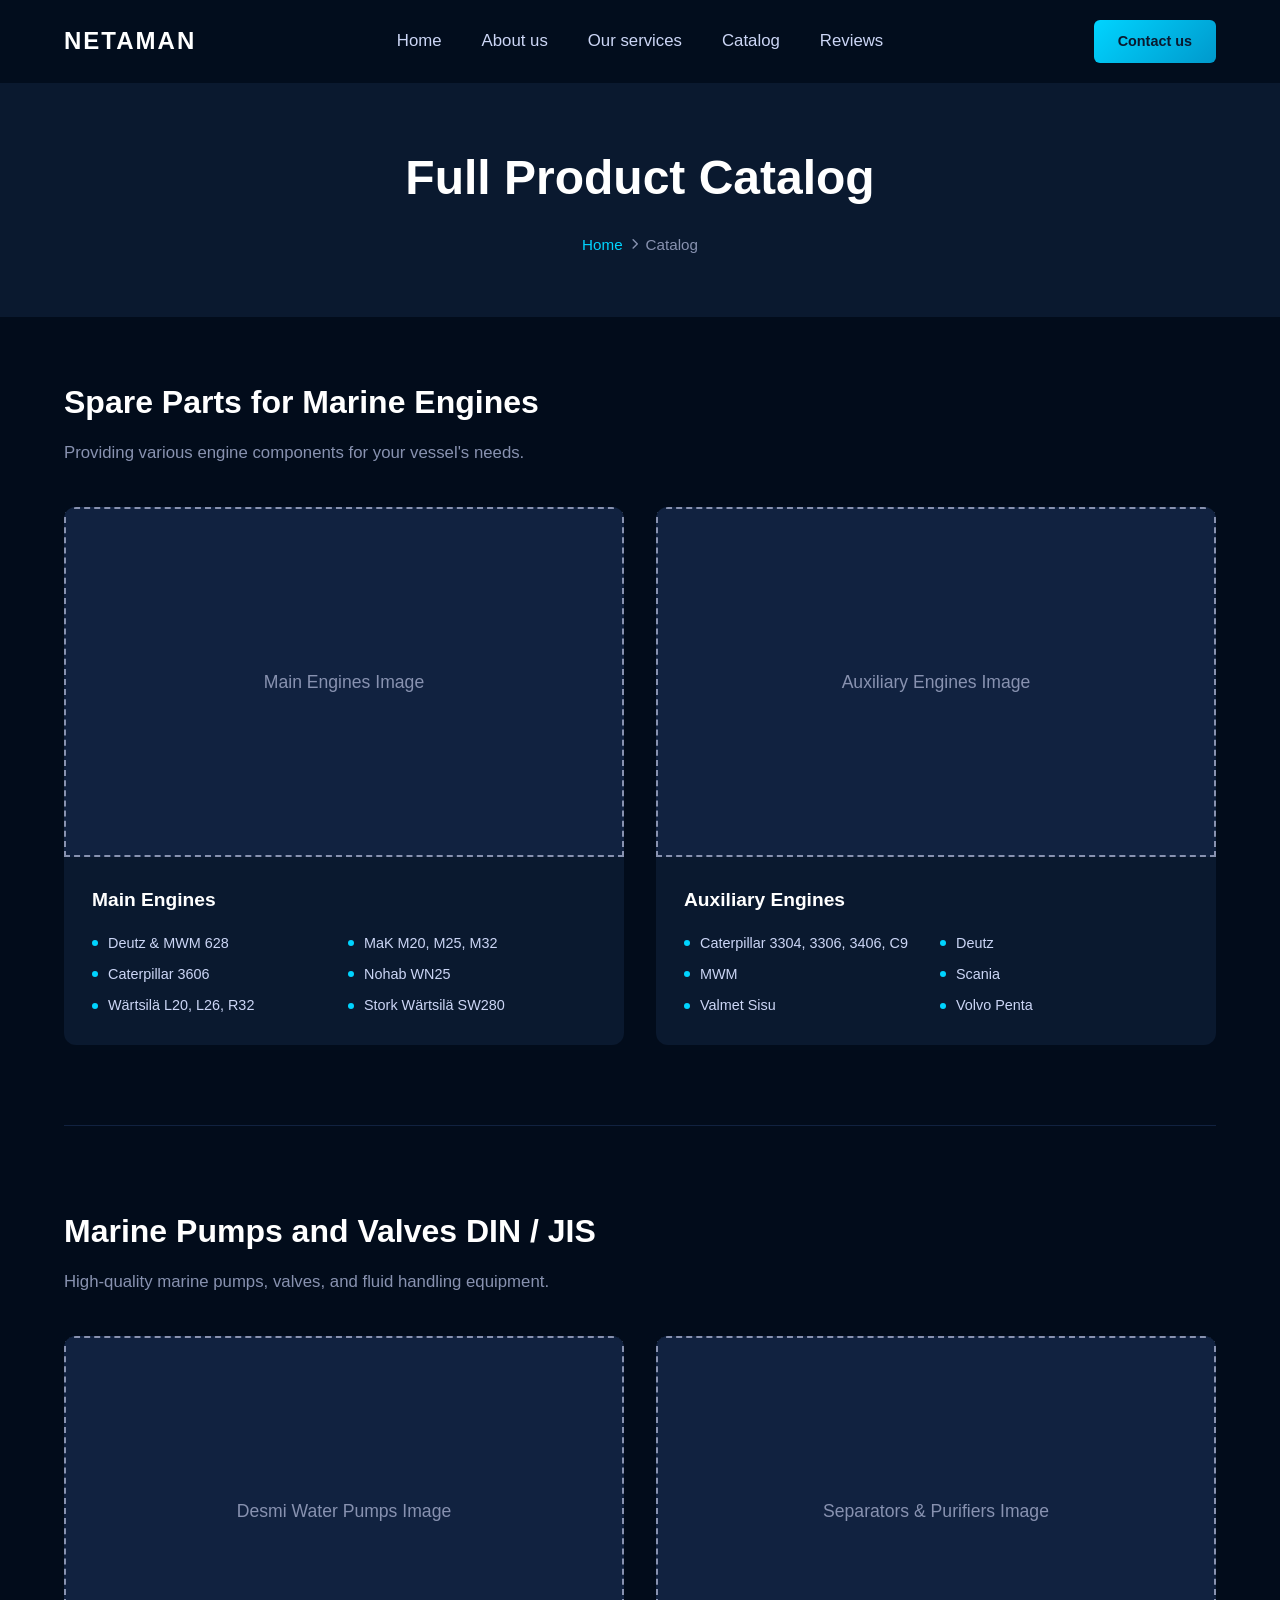
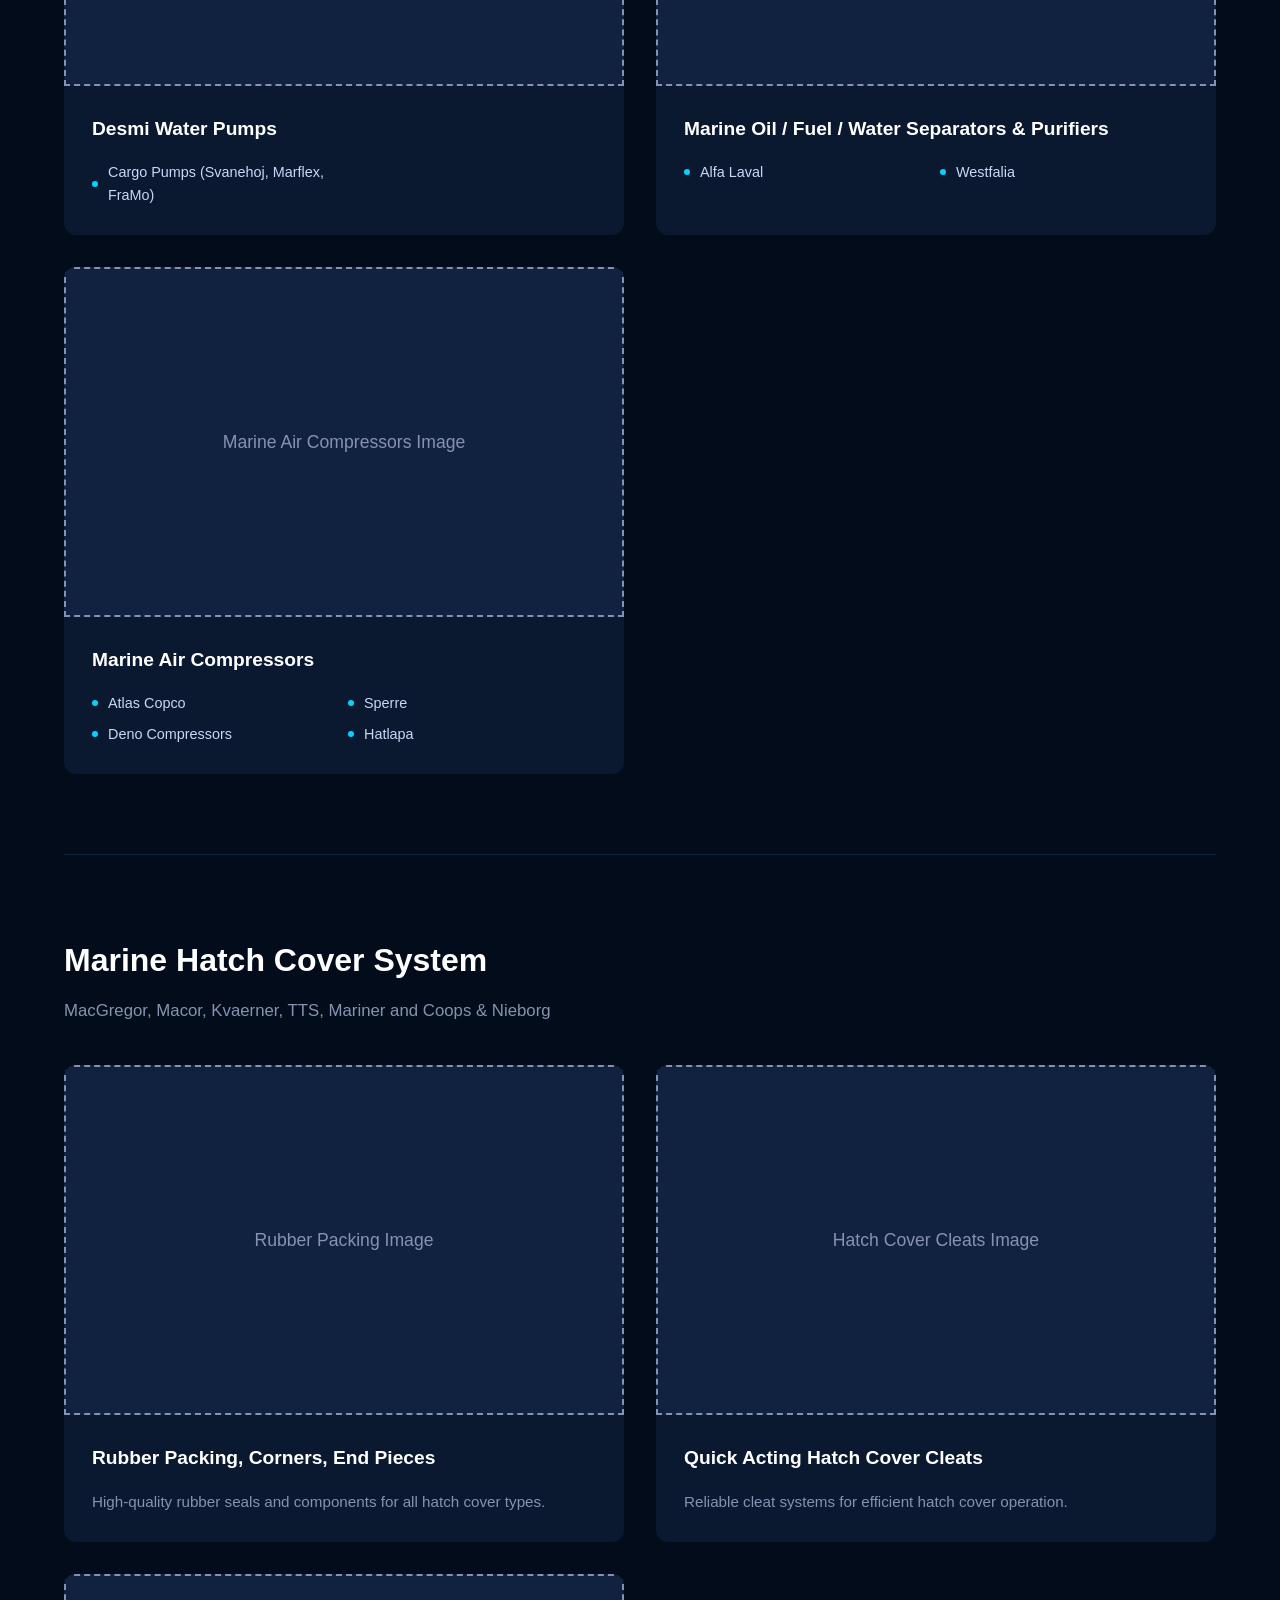
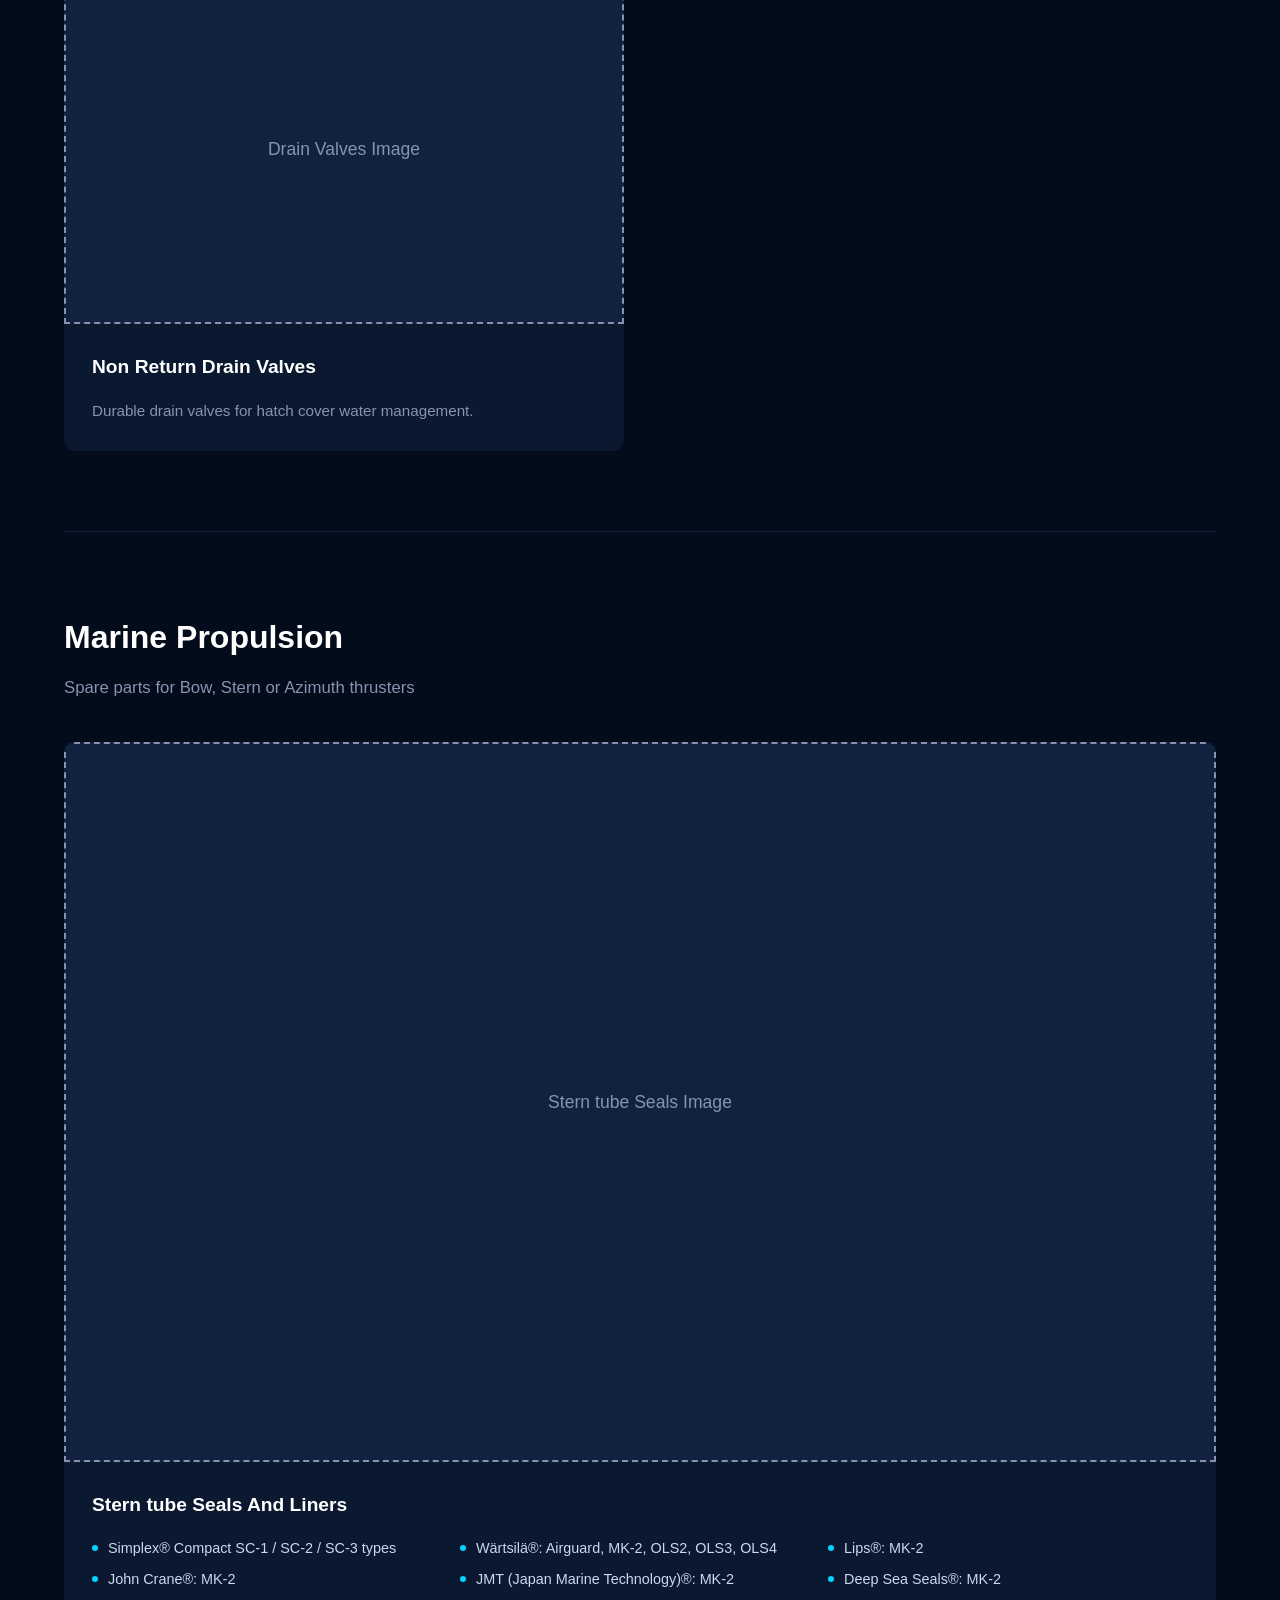
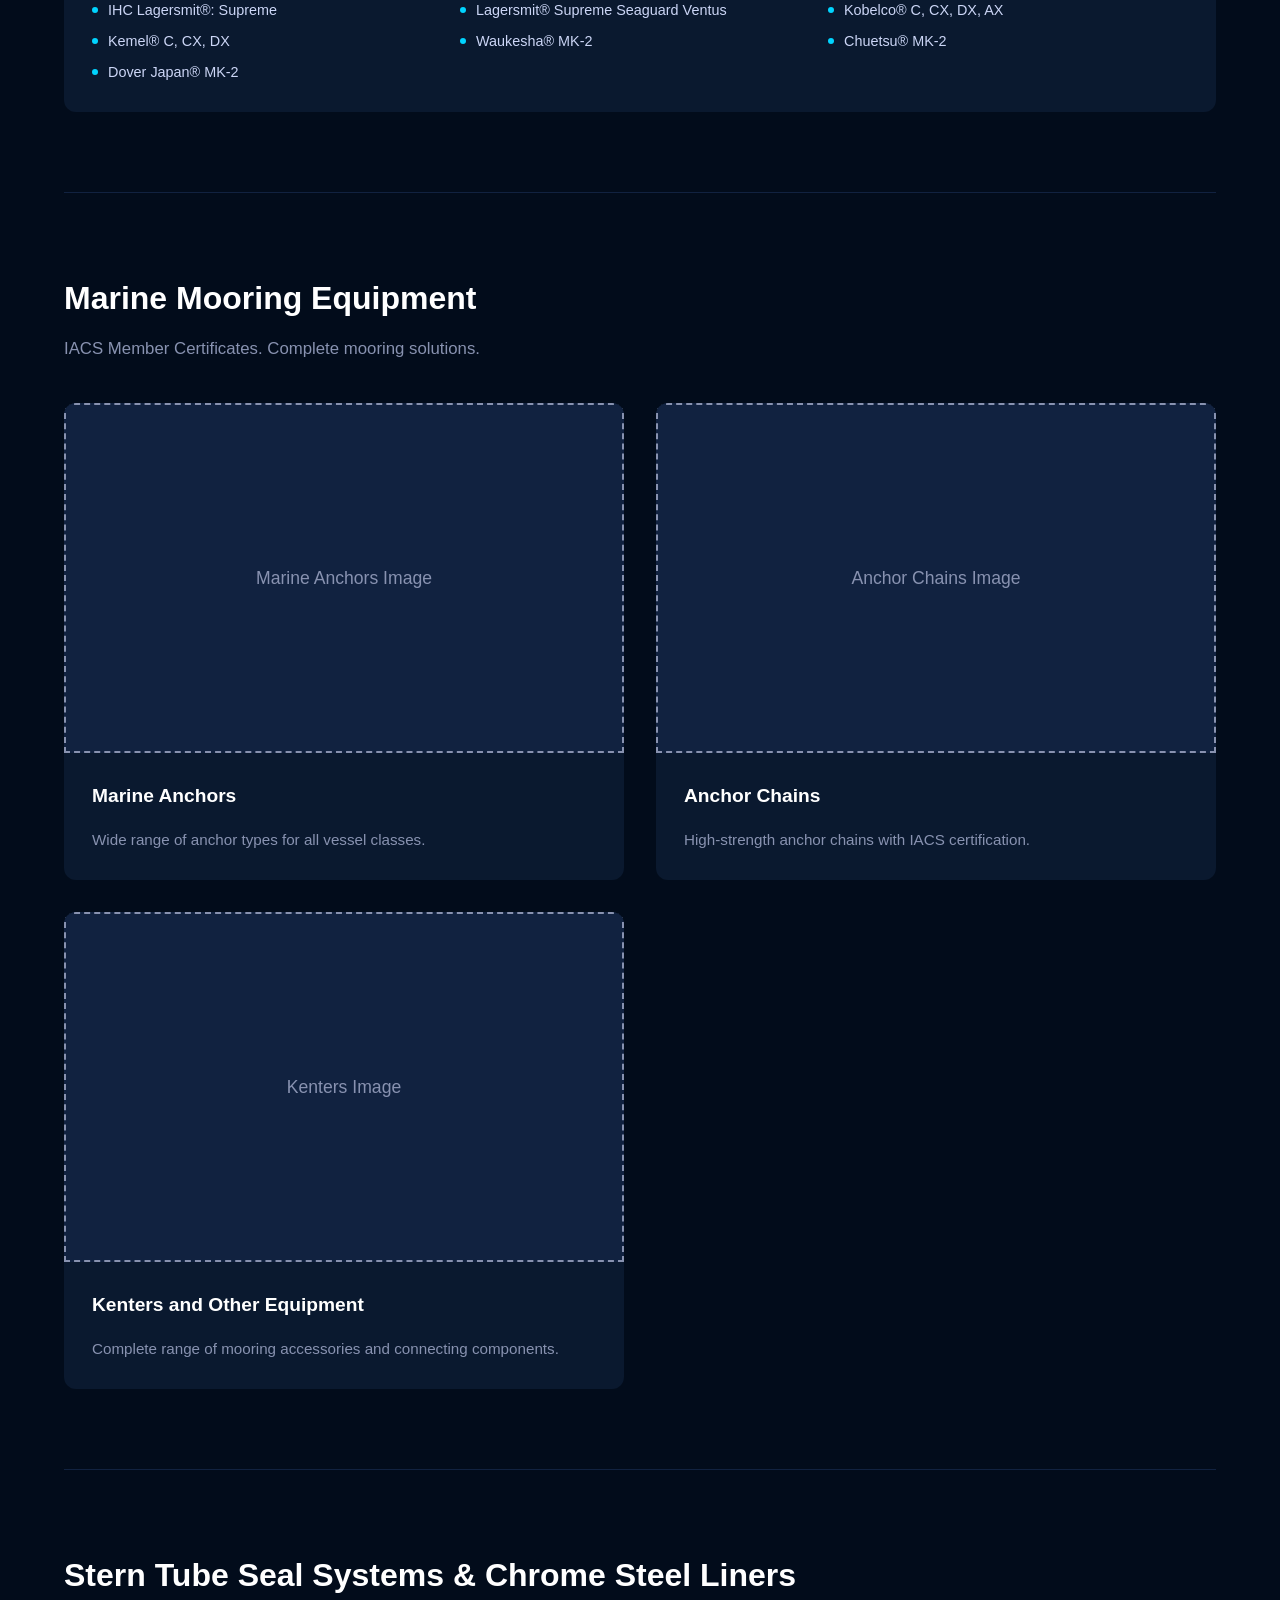
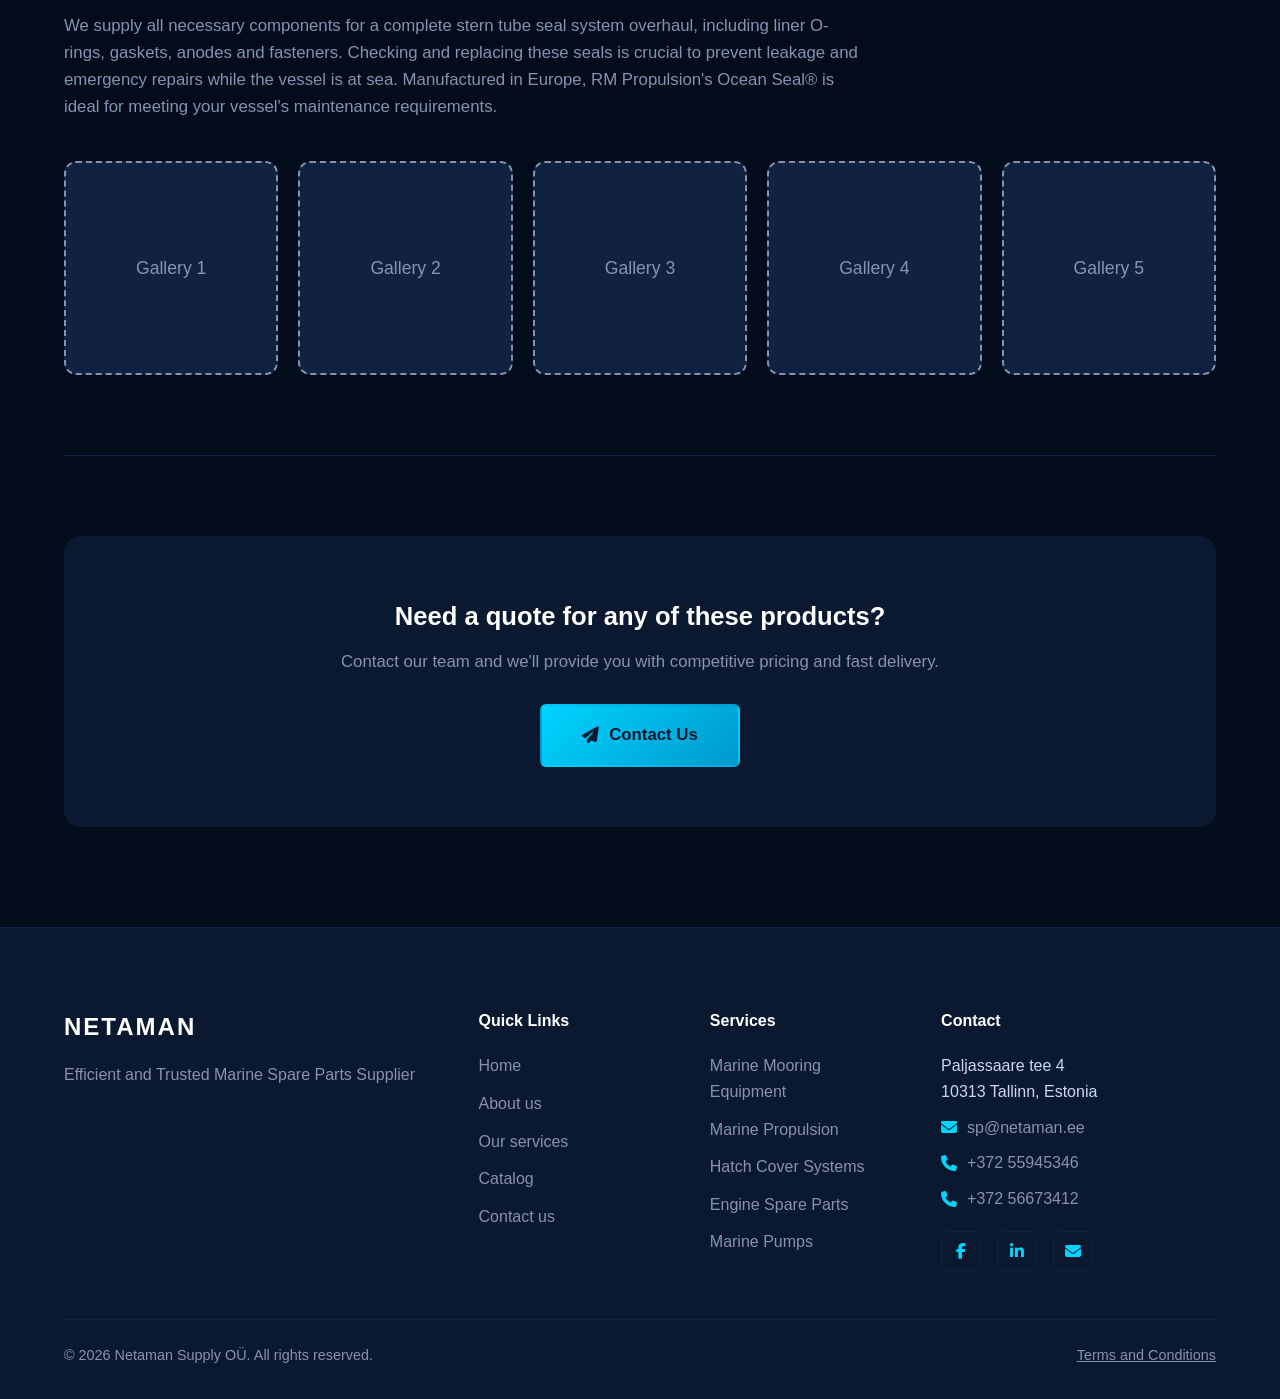
==== category.html @ b7ad4621 "Add files via upload" ====
<!DOCTYPE html>
<html lang="en">
<head>
    <meta charset="UTF-8">
    <meta name="viewport" content="width=device-width, initial-scale=1.0">
    <meta name="description" content="Netaman Supply OÜ – Full Product Catalog. Marine engines, pumps, valves, hatch covers, propulsion, mooring equipment and more.">
    <title>Product Catalog – Netaman Supply OÜ</title>
    <link rel="stylesheet" href="https://cdnjs.cloudflare.com/ajax/libs/font-awesome/6.5.1/css/all.min.css">
    <link rel="stylesheet" href="styles.css">
</head>
<body>
    <header class="header" id="header">
        <div class="container">
            <div class="logo">
                <a href="index.html" class="logo-placeholder">NETAMAN</a>
            </div>
            <nav class="nav" id="nav">
                <button class="nav-toggle" id="nav-toggle" aria-label="Toggle navigation">
                    <span></span>
                    <span></span>
                    <span></span>
                </button>
                <ul class="nav-list">
                    <li><a href="index.html#home" class="nav-link">Home</a></li>
                    <li><a href="index.html#about" class="nav-link">About us</a></li>
                    <li><a href="index.html#services" class="nav-link">Our services</a></li>
                    <li><a href="index.html#catalog" class="nav-link">Catalog</a></li>
                    <li><a href="index.html#reviews" class="nav-link">Reviews</a></li>
                    <li class="nav-mobile-btn"><a href="index.html#contact" class="nav-link">Contact us</a></li>
                </ul>
            </nav>
            <a href="index.html#contact" class="nav-btn">Contact us</a>
        </div>
    </header>

    <main>
        <section class="page-hero">
            <div class="container">
                <h1 class="page-title">Full Product Catalog</h1>
                <nav class="breadcrumb">
                    <a href="index.html">Home</a>
                    <i class="fa-solid fa-chevron-right"></i>
                    <span>Catalog</span>
                </nav>
            </div>
        </section>

        <section class="catalog-page">
            <div class="container">
                <div class="category-block">
                    <h2 class="category-title">Spare Parts for Marine Engines</h2>
                    <p class="category-desc">Providing various engine components for your vessel's needs.</p>
                    <div class="subcategory-grid">
                        <div class="subcategory-card">
                            <div class="subcategory-image">
                                <div class="image-placeholder">Main Engines Image</div>
                            </div>
                            <div class="subcategory-info">
                                <h3>Main Engines</h3>
                                <ul>
                                    <li>Deutz & MWM 628</li>
                                    <li>MaK M20, M25, M32</li>
                                    <li>Caterpillar 3606</li>
                                    <li>Nohab WN25</li>
                                    <li>Wärtsilä L20, L26, R32</li>
                                    <li>Stork Wärtsilä SW280</li>
                                </ul>
                            </div>
                        </div>
                        <div class="subcategory-card">
                            <div class="subcategory-image">
                                <div class="image-placeholder">Auxiliary Engines Image</div>
                            </div>
                            <div class="subcategory-info">
                                <h3>Auxiliary Engines</h3>
                                <ul>
                                    <li>Caterpillar 3304, 3306, 3406, C9</li>
                                    <li>Deutz</li>
                                    <li>MWM</li>
                                    <li>Scania</li>
                                    <li>Valmet Sisu</li>
                                    <li>Volvo Penta</li>
                                </ul>
                            </div>
                        </div>
                    </div>
                </div>

                <div class="category-block">
                    <h2 class="category-title">Marine Pumps and Valves DIN / JIS</h2>
                    <p class="category-desc">High-quality marine pumps, valves, and fluid handling equipment.</p>
                    <div class="subcategory-grid">
                        <div class="subcategory-card">
                            <div class="subcategory-image">
                                <div class="image-placeholder">Desmi Water Pumps Image</div>
                            </div>
                            <div class="subcategory-info">
                                <h3>Desmi Water Pumps</h3>
                                <ul>
                                    <li>Cargo Pumps (Svanehoj, Marflex, FraMo)</li>
                                </ul>
                            </div>
                        </div>
                        <div class="subcategory-card">
                            <div class="subcategory-image">
                                <div class="image-placeholder">Separators & Purifiers Image</div>
                            </div>
                            <div class="subcategory-info">
                                <h3>Marine Oil / Fuel / Water Separators & Purifiers</h3>
                                <ul>
                                    <li>Alfa Laval</li>
                                    <li>Westfalia</li>
                                </ul>
                            </div>
                        </div>
                        <div class="subcategory-card">
                            <div class="subcategory-image">
                                <div class="image-placeholder">Marine Air Compressors Image</div>
                            </div>
                            <div class="subcategory-info">
                                <h3>Marine Air Compressors</h3>
                                <ul>
                                    <li>Atlas Copco</li>
                                    <li>Sperre</li>
                                    <li>Deno Compressors</li>
                                    <li>Hatlapa</li>
                                </ul>
                            </div>
                        </div>
                    </div>
                </div>

                <div class="category-block">
                    <h2 class="category-title">Marine Hatch Cover System</h2>
                    <p class="category-desc">MacGregor, Macor, Kvaerner, TTS, Mariner and Coops & Nieborg</p>
                    <div class="subcategory-grid">
                        <div class="subcategory-card">
                            <div class="subcategory-image">
                                <div class="image-placeholder">Rubber Packing Image</div>
                            </div>
                            <div class="subcategory-info">
                                <h3>Rubber Packing, Corners, End Pieces</h3>
                                <p>High-quality rubber seals and components for all hatch cover types.</p>
                            </div>
                        </div>
                        <div class="subcategory-card">
                            <div class="subcategory-image">
                                <div class="image-placeholder">Hatch Cover Cleats Image</div>
                            </div>
                            <div class="subcategory-info">
                                <h3>Quick Acting Hatch Cover Cleats</h3>
                                <p>Reliable cleat systems for efficient hatch cover operation.</p>
                            </div>
                        </div>
                        <div class="subcategory-card">
                            <div class="subcategory-image">
                                <div class="image-placeholder">Drain Valves Image</div>
                            </div>
                            <div class="subcategory-info">
                                <h3>Non Return Drain Valves</h3>
                                <p>Durable drain valves for hatch cover water management.</p>
                            </div>
                        </div>
                    </div>
                </div>

                <div class="category-block">
                    <h2 class="category-title">Marine Propulsion</h2>
                    <p class="category-desc">Spare parts for Bow, Stern or Azimuth thrusters</p>
                    <div class="subcategory-grid single-subcategory">
                        <div class="subcategory-card wide-card">
                            <div class="subcategory-image">
                                <div class="image-placeholder">Stern tube Seals Image</div>
                            </div>
                            <div class="subcategory-info">
                                <h3>Stern tube Seals And Liners</h3>
                                <ul>
                                    <li>Simplex® Compact SC-1 / SC-2 / SC-3 types</li>
                                    <li>Wärtsilä®: Airguard, MK-2, OLS2, OLS3, OLS4</li>
                                    <li>Lips®: MK-2</li>
                                    <li>John Crane®: MK-2</li>
                                    <li>JMT (Japan Marine Technology)®: MK-2</li>
                                    <li>Deep Sea Seals®: MK-2</li>
                                    <li>IHC Lagersmit®: Supreme</li>
                                    <li>Lagersmit® Supreme Seaguard Ventus</li>
                                    <li>Kobelco® C, CX, DX, AX</li>
                                    <li>Kemel® C, CX, DX</li>
                                    <li>Waukesha® MK-2</li>
                                    <li>Chuetsu® MK-2</li>
                                    <li>Dover Japan® MK-2</li>
                                </ul>
                            </div>
                        </div>
                    </div>
                </div>

                <div class="category-block">
                    <h2 class="category-title">Marine Mooring Equipment</h2>
                    <p class="category-desc">IACS Member Certificates. Complete mooring solutions.</p>
                    <div class="subcategory-grid">
                        <div class="subcategory-card">
                            <div class="subcategory-image">
                                <div class="image-placeholder">Marine Anchors Image</div>
                            </div>
                            <div class="subcategory-info">
                                <h3>Marine Anchors</h3>
                                <p>Wide range of anchor types for all vessel classes.</p>
                            </div>
                        </div>
                        <div class="subcategory-card">
                            <div class="subcategory-image">
                                <div class="image-placeholder">Anchor Chains Image</div>
                            </div>
                            <div class="subcategory-info">
                                <h3>Anchor Chains</h3>
                                <p>High-strength anchor chains with IACS certification.</p>
                            </div>
                        </div>
                        <div class="subcategory-card">
                            <div class="subcategory-image">
                                <div class="image-placeholder">Kenters Image</div>
                            </div>
                            <div class="subcategory-info">
                                <h3>Kenters and Other Equipment</h3>
                                <p>Complete range of mooring accessories and connecting components.</p>
                            </div>
                        </div>
                    </div>
                </div>

                <div class="category-block">
                    <h2 class="category-title">Stern Tube Seal Systems & Chrome Steel Liners</h2>
                    <p class="category-desc">We supply all necessary components for a complete stern tube seal system overhaul, including liner O-rings, gaskets, anodes and fasteners. Checking and replacing these seals is crucial to prevent leakage and emergency repairs while the vessel is at sea. Manufactured in Europe, RM Propulsion's Ocean Seal® is ideal for meeting your vessel's maintenance requirements.</p>
                    <div class="gallery-grid">
                        <div class="gallery-item">
                            <div class="image-placeholder">Gallery 1</div>
                        </div>
                        <div class="gallery-item">
                            <div class="image-placeholder">Gallery 2</div>
                        </div>
                        <div class="gallery-item">
                            <div class="image-placeholder">Gallery 3</div>
                        </div>
                        <div class="gallery-item">
                            <div class="image-placeholder">Gallery 4</div>
                        </div>
                        <div class="gallery-item">
                            <div class="image-placeholder">Gallery 5</div>
                        </div>
                    </div>
                </div>

                <div class="catalog-page-cta">
                    <h3>Need a quote for any of these products?</h3>
                    <p>Contact our team and we'll provide you with competitive pricing and fast delivery.</p>
                    <a href="index.html#contact" class="btn btn-primary">
                        <i class="fa-solid fa-paper-plane"></i> Contact Us
                    </a>
                </div>
            </div>
        </section>
    </main>

    <footer class="footer">
        <div class="container">
            <div class="footer-grid">
                <div class="footer-brand">
                    <div class="logo-placeholder">NETAMAN</div>
                    <p>Efficient and Trusted Marine Spare Parts Supplier</p>
                </div>
                <div class="footer-links">
                    <h4>Quick Links</h4>
                    <ul>
                        <li><a href="index.html#home">Home</a></li>
                        <li><a href="index.html#about">About us</a></li>
                        <li><a href="index.html#services">Our services</a></li>
                        <li><a href="category.html">Catalog</a></li>
                        <li><a href="index.html#contact">Contact us</a></li>
                    </ul>
                </div>
                <div class="footer-services">
                    <h4>Services</h4>
                    <ul>
                        <li><a href="index.html#services">Marine Mooring Equipment</a></li>
                        <li><a href="index.html#services">Marine Propulsion</a></li>
                        <li><a href="index.html#services">Hatch Cover Systems</a></li>
                        <li><a href="category.html">Engine Spare Parts</a></li>
                        <li><a href="category.html">Marine Pumps</a></li>
                    </ul>
                </div>
                <div class="footer-contact">
                    <h4>Contact</h4>
                    <p>Paljassaare tee 4<br>10313 Tallinn, Estonia</p>
                    <p><i class="fa-solid fa-envelope"></i> <a href="mailto:sp@netaman.ee">sp@netaman.ee</a></p>
                    <p><i class="fa-solid fa-phone"></i> <a href="tel:+37255945346">+372 55945346</a></p>
                    <p><i class="fa-solid fa-phone"></i> <a href="tel:+37256673412">+372 56673412</a></p>
                    <div class="social-links">
                        <a href="https://www.facebook.com/" aria-label="Facebook"><i class="fa-brands fa-facebook-f"></i></a>
                        <a href="https://www.linkedin.com/" aria-label="LinkedIn"><i class="fa-brands fa-linkedin-in"></i></a>
                        <a href="mailto:sp@netaman.ee" aria-label="Email"><i class="fa-solid fa-envelope"></i></a>
                    </div>
                </div>
            </div>
            <div class="footer-bottom">
                <p>&copy; 2026 Netaman Supply OÜ. All rights reserved.</p>
                <a href="#" class="terms-link" id="terms-open">Terms and Conditions</a>
            </div>
        </div>
    </footer>

    <script src="script.js"></script>

    <div class="modal-overlay" id="terms-modal">
        <div class="modal">
            <div class="modal-header">
                <h3>Terms and Conditions</h3>
                <button class="modal-close" id="terms-close" aria-label="Close modal">
                    <i class="fa-solid fa-xmark"></i>
                </button>
            </div>
            <div class="modal-body">
                <div class="terms-content">
                    <div class="terms-section">
                        <h4>1. General Provisions</h4>
                        <p>These General Terms and Conditions of Sale and Delivery (hereinafter referred to as "Terms") apply to all transactions conducted by Netaman Supply OÜ (hereinafter referred to as "Supplier") with its customers (hereinafter referred to as "Buyer"). By placing an order, the Buyer agrees to be bound by these Terms.</p>
                    </div>
                    <div class="terms-section">
                        <h4>2. Orders and Contracts</h4>
                        <p>All orders submitted to the Supplier shall be considered offers to purchase goods. The Supplier reserves the right to accept or reject any order. A binding contract is formed only upon written confirmation by the Supplier. Orders may be placed via email, telephone, or through the Supplier's website.</p>
                    </div>
                    <div class="terms-section">
                        <h4>3. Pricing and Payment Terms</h4>
                        <p>All prices are quoted in EUR unless otherwise stated and are exclusive of VAT and any applicable taxes. Payment terms are as agreed upon in the individual order confirmation. In the absence of specific agreement, payment is due within 14 days from the date of invoice. Late payments shall accrue interest at the statutory rate.</p>
                    </div>
                    <div class="terms-section">
                        <h4>4. Delivery and Shipping</h4>
                        <p>Delivery dates are approximate and not guaranteed unless explicitly confirmed in writing. The Supplier shall make every effort to deliver within the estimated timeframe. Shipping costs shall be borne by the Buyer unless otherwise agreed. Delivery is considered complete when the goods are handed over to the carrier or collected by the Buyer.</p>
                    </div>
                    <div class="terms-section">
                        <h4>5. Title and Risk</h4>
                        <p>Title to the goods shall pass to the Buyer only upon full payment of all amounts owed to the Supplier. Risk of loss or damage passes to the Buyer upon delivery to the carrier or upon collection. The Supplier shall not be liable for any delay or failure in delivery caused by events beyond its reasonable control.</p>
                    </div>
                    <div class="terms-section">
                        <h4>6. Quality and Warranty</h4>
                        <p>The Supplier warrants that all goods delivered shall conform to the specifications agreed upon and be free from material defects at the time of delivery. Warranty claims must be submitted in writing within 14 days of receipt of the goods. The Supplier's liability under warranty is limited to repair or replacement of the defective goods.</p>
                    </div>
                    <div class="terms-section">
                        <h4>7. Returns and Cancellations</h4>
                        <p>Returns are accepted only with prior written approval from the Supplier. Items may not be returned if they have been used, damaged, or customized. The Supplier reserves the right to charge a restocking fee of up to 20% on returned items. Orders may be cancelled by the Buyer only before the goods have been dispatched.</p>
                    </div>
                    <div class="terms-section">
                        <h4>8. Limitation of Liability</h4>
                        <p>The Supplier shall not be liable for any indirect, incidental, consequential, or punitive damages arising from the use of or inability to use the goods supplied. The Supplier's total liability shall not exceed the purchase price of the goods in question. Nothing in these Terms excludes or limits liability for personal injury or death caused by negligence.</p>
                    </div>
                    <div class="terms-section">
                        <h4>9. Force Majeure</h4>
                        <p>Neither party shall be liable for failure to perform its obligations if such failure is caused by events beyond its reasonable control, including but not limited to natural disasters, war, terrorism, strikes, government actions, or pandemics. The affected party shall notify the other party promptly and use reasonable efforts to mitigate the impact.</p>
                    </div>
                    <div class="terms-section">
                        <h4>10. Governing Law and Dispute Resolution</h4>
                        <p>These Terms shall be governed by and construed in accordance with the laws of the Republic of Estonia. Any disputes arising from or in connection with these Terms shall be resolved through negotiation. If negotiation fails, disputes shall be submitted to the competent courts of Estonia.</p>
                    </div>
                    <div class="terms-section">
                        <h4>11. Amendments</h4>
                        <p>The Supplier reserves the right to amend these Terms at any time. Amendments shall become effective upon publication on the Supplier's website. Buyers will be notified of material changes. Continued use of the Supplier's services after amendments constitutes acceptance of the updated Terms.</p>
                    </div>
                    <div class="terms-footer">
                        <p>Netaman Supply OÜ | Paljassaare tee 4, 10313 Tallinn, Estonia | sp@netaman.ee</p>
                        <p>Effective Date: January 2026</p>
                    </div>
                </div>
            </div>
        </div>
    </div>
</body>
</html>
---- styles.css ----
:root {
    --primary: #0a192f;
    --primary-light: #112240;
    --accent: #00d4ff;
    --accent-dark: #0099cc;
    --text: #ccd6f6;
    --text-light: #8892b0;
    --white: #ffffff;
    --bg-dark: #020c1b;
    --bg-card: #112240;
    --gradient: linear-gradient(135deg, var(--accent) 0%, var(--accent-dark) 100%);
    --shadow: 0 10px 30px -10px rgba(2, 12, 27, 0.7);
    --transition: all 0.3s cubic-bezier(0.645, 0.045, 0.355, 1);
    --font-main: 'Inter', -apple-system, BlinkMacSystemFont, 'Segoe UI', Roboto, sans-serif;
    --container: 1200px;
}

* {
    margin: 0;
    padding: 0;
    box-sizing: border-box;
}

html {
    scroll-behavior: smooth;
    font-size: 16px;
}

body {
    font-family: var(--font-main);
    background: var(--bg-dark);
    color: var(--text);
    line-height: 1.6;
    overflow-x: hidden;
}

.container {
    max-width: var(--container);
    margin: 0 auto;
    padding: 0 24px;
}

/* Header */
.header {
    position: fixed;
    top: 0;
    left: 0;
    right: 0;
    z-index: 1000;
    background: rgba(2, 12, 27, 0.85);
    backdrop-filter: blur(10px);
    transition: var(--transition);
}

.header.scrolled {
    background: rgba(10, 25, 47, 0.95);
    box-shadow: var(--shadow);
}

.header .container {
    display: grid;
    grid-template-columns: 1fr auto 1fr;
    align-items: center;
    padding-top: 20px;
    padding-bottom: 20px;
}

.nav {
    display: flex;
    align-items: center;
    justify-content: center;
    gap: 32px;
}

.logo-placeholder {
    font-size: 1.5rem;
    font-weight: 700;
    color: var(--white);
    letter-spacing: 2px;
    text-decoration: none;
    transition: var(--transition);
}

.logo-placeholder:hover {
    color: var(--accent);
}

.nav-list {
    display: flex;
    gap: 40px;
    list-style: none;
}

.nav-list .nav-mobile-btn {
    display: none;
}

.nav-btn {
    justify-self: end;
}

.nav-link {
    color: var(--text);
    text-decoration: none;
    font-size: 1.05rem;
    font-weight: 400;
    transition: var(--transition);
    position: relative;
}

.nav-link::after {
    content: '';
    position: absolute;
    bottom: -4px;
    left: 0;
    width: 0;
    height: 2px;
    background: var(--accent);
    transition: var(--transition);
}

.nav-link:hover,
.nav-link.active {
    color: var(--accent);
}

.nav-link:hover::after,
.nav-link.active::after {
    width: 100%;
}

.nav-toggle {
    display: none;
    background: none;
    border: none;
    cursor: pointer;
    padding: 10px;
}

.nav-toggle span {
    display: block;
    width: 25px;
    height: 2px;
    background: var(--accent);
    margin: 6px 0;
    transition: var(--transition);
}

.nav-btn {
    padding: 10px 24px;
    background: var(--gradient);
    color: var(--primary);
    text-decoration: none;
    font-size: 0.9rem;
    font-weight: 600;
    border-radius: 6px;
    transition: var(--transition);
    white-space: nowrap;
}

.nav-btn:hover {
    transform: translateY(-2px);
    box-shadow: 0 10px 30px rgba(0, 212, 255, 0.3);
}

/* Hero */
.hero {
    min-height: 100vh;
    display: flex;
    align-items: center;
    justify-content: center;
    position: relative;
    padding: 120px 24px 80px;
}

.hero-video-bg {
    position: absolute;
    inset: 0;
    background: var(--primary);
    z-index: 0;
    overflow: hidden;
}

.hero-bg-image {
    position: absolute;
    inset: -50px;
    background: url('img/Header_Netaman.png') center/cover no-repeat;
    will-change: transform;
}

.video-placeholder {
    display: none;
}

.play-icon {
    width: 80px;
    height: 80px;
    border: 3px solid var(--accent);
    border-radius: 50%;
    display: flex;
    align-items: center;
    justify-content: center;
    color: var(--accent);
    margin-bottom: 16px;
    cursor: pointer;
    transition: var(--transition);
}

.play-icon i {
    font-size: 1.5rem;
    margin-left: 4px;
}

.play-icon:hover {
    background: var(--accent);
    color: var(--primary);
}

.video-placeholder p {
    color: var(--text-light);
    font-size: 1rem;
}

.hero-overlay {
    position: absolute;
    inset: 0;
    background: rgba(2, 12, 27, 0.75);
    z-index: 2;
}

.hero-content {
    position: relative;
    z-index: 3;
    text-align: center;
    max-width: 800px;
    will-change: transform, opacity;
}

.hero-title {
    font-size: clamp(2rem, 5vw, 3.5rem);
    font-weight: 700;
    color: var(--white);
    margin-bottom: 16px;
    line-height: 1.2;
}

.hero-subtitle {
    font-size: clamp(1.2rem, 2.5vw, 1.5rem);
    color: var(--accent);
    margin-bottom: 24px;
    font-weight: 600;
}

.hero-text {
    font-size: 1.1rem;
    color: var(--text-light);
    margin-bottom: 32px;
    max-width: 600px;
    margin-left: auto;
    margin-right: auto;
}

.hero-buttons {
    display: flex;
    gap: 16px;
    justify-content: center;
    flex-wrap: wrap;
}

.btn {
    padding: 14px 28px;
    border-radius: 6px;
    font-size: 0.95rem;
    font-weight: 600;
    text-decoration: none;
    cursor: pointer;
    transition: var(--transition);
    border: 2px solid transparent;
    display: inline-block;
}

.btn-primary {
    background: var(--gradient);
    color: var(--primary);
}

.btn-primary:hover {
    transform: translateY(-2px);
    box-shadow: 0 10px 30px rgba(0, 212, 255, 0.3);
}

.btn-outline {
    border-color: var(--accent);
    color: var(--accent);
    background: transparent;
}

.btn-outline:hover {
    background: rgba(0, 212, 255, 0.1);
}

.btn-full {
    width: 100%;
}

.hero-scroll {
    position: absolute;
    bottom: 40px;
    left: 50%;
    transform: translateX(-50%);
    z-index: 3;
    text-align: center;
    color: var(--text-light);
    font-size: 0.85rem;
    will-change: opacity;
}

.scroll-arrow {
    width: 24px;
    height: 40px;
    border: 2px solid var(--text-light);
    border-radius: 12px;
    margin: 12px auto 0;
    position: relative;
}

.scroll-arrow::after {
    content: '';
    position: absolute;
    top: 8px;
    left: 50%;
    transform: translateX(-50%);
    width: 4px;
    height: 8px;
    background: var(--accent);
    border-radius: 2px;
    animation: scrollBounce 2s infinite;
}

@keyframes scrollBounce {
    0%, 100% { top: 8px; opacity: 1; }
    50% { top: 20px; opacity: 0.3; }
}

/* Stats */
.stats {
    padding: 60px 0;
    background: var(--primary);
    position: relative;
}

.stats::before {
    content: '';
    position: absolute;
    top: 0;
    left: 0;
    right: 0;
    height: 1px;
    background: linear-gradient(90deg, transparent, var(--accent), transparent);
}

.stats-grid {
    display: grid;
    grid-template-columns: repeat(4, 1fr);
    gap: 32px;
    text-align: center;
}

.stat-item {
    padding: 24px;
}

.stat-number {
    font-size: 3rem;
    font-weight: 700;
    color: var(--accent);
    display: inline;
}

.stat-suffix {
    font-size: 2rem;
    color: var(--accent);
    font-weight: 700;
}

.stat-label {
    color: var(--text-light);
    margin-top: 8px;
    font-size: 1rem;
}

/* Sections */
section {
    padding: 100px 0;
}

.section-tag {
    display: inline-block;
    color: var(--accent);
    font-size: 0.9rem;
    font-weight: 600;
    text-transform: uppercase;
    letter-spacing: 2px;
    margin-bottom: 12px;
}

.section-tag.center {
    display: block;
    text-align: center;
}

.section-title {
    font-size: clamp(1.8rem, 3vw, 2.5rem);
    color: var(--white);
    margin-bottom: 16px;
    font-weight: 700;
}

.section-title.center {
    text-align: center;
}

.section-desc {
    color: var(--text-light);
    font-size: 1.1rem;
    text-align: center;
    max-width: 600px;
    margin: 0 auto 48px;
}

/* About */
.about-grid {
    display: grid;
    grid-template-columns: 1fr 1fr;
    gap: 64px;
    align-items: center;
}

.image-placeholder {
    background: var(--primary-light);
    border: 2px dashed var(--text-light);
    border-radius: 12px;
    display: flex;
    align-items: center;
    justify-content: center;
    color: var(--text-light);
    font-size: 1.1rem;
    aspect-ratio: 16/10;
    transition: var(--transition);
}

.about-image {
    border-radius: 12px;
    overflow: hidden;
}

.about-image img {
    width: 100%;
    height: 100%;
    object-fit: cover;
    border-radius: 12px;
    transition: var(--transition);
}

.about-content p {
    margin-bottom: 16px;
    color: var(--text-light);
}

.about-features {
    list-style: none;
    margin-top: 24px;
}

.about-features li {
    display: flex;
    align-items: center;
    gap: 12px;
    margin-bottom: 16px;
    color: var(--text);
}

.feature-icon {
    color: var(--accent);
    font-size: 1.2rem;
}

/* Services */
.services {
    background: var(--primary);
}

.services-grid {
    display: grid;
    grid-template-columns: repeat(3, 1fr);
    gap: 32px;
    margin-top: 48px;
}

.service-card {
    background: var(--bg-card);
    padding: 40px 32px;
    border-radius: 12px;
    text-align: center;
    transition: var(--transition);
    position: relative;
    overflow: hidden;
}

.service-card::before {
    content: '';
    position: absolute;
    top: 0;
    left: 0;
    right: 0;
    height: 3px;
    background: var(--gradient);
    transform: scaleX(0);
    transition: var(--transition);
}

.service-card:hover {
    transform: translateY(-8px);
    box-shadow: var(--shadow);
}

.service-card:hover::before {
    transform: scaleX(1);
}

.service-icon {
    font-size: 3rem;
    color: var(--accent);
    margin-bottom: 24px;
}

.service-icon i {
    font-size: 3rem;
}

.service-card h3 {
    color: var(--white);
    font-size: 1.3rem;
    margin-bottom: 16px;
}

.service-card p {
    color: var(--text-light);
    font-size: 0.95rem;
    margin-bottom: 8px;
}

/* Catalog */
.catalog-search {
    display: flex;
    max-width: 500px;
    margin: 0 auto 32px;
    gap: 0;
}

.search-input {
    flex: 1;
    padding: 14px 20px;
    border: 2px solid var(--primary-light);
    border-radius: 8px 0 0 8px;
    background: var(--primary);
    color: var(--text);
    font-size: 1rem;
    transition: var(--transition);
}

.search-input:focus {
    outline: none;
    border-color: var(--accent);
}

.search-btn {
    padding: 14px 24px;
    background: var(--gradient);
    border: none;
    border-radius: 0 8px 8px 0;
    cursor: pointer;
    font-size: 1.1rem;
    transition: var(--transition);
    display: flex;
    align-items: center;
    justify-content: center;
}

.search-btn i {
    font-size: 1.1rem;
}

.search-btn:hover {
    opacity: 0.9;
}

.catalog-filters {
    display: flex;
    gap: 12px;
    justify-content: center;
    flex-wrap: wrap;
    margin-bottom: 48px;
}

.filter-btn {
    padding: 10px 20px;
    background: transparent;
    border: 1px solid var(--primary-light);
    border-radius: 30px;
    color: var(--text);
    cursor: pointer;
    transition: var(--transition);
    font-size: 0.9rem;
}

.filter-btn:hover,
.filter-btn.active {
    background: var(--accent);
    color: var(--primary);
    border-color: var(--accent);
}

.catalog-grid {
    display: grid;
    grid-template-columns: repeat(3, 1fr);
    gap: 32px;
}

.catalog-item {
    background: var(--primary);
    border-radius: 12px;
    overflow: hidden;
    transition: var(--transition);
}

.catalog-item:hover {
    transform: translateY(-8px);
    box-shadow: var(--shadow);
}

.catalog-item.hidden {
    display: none;
}

.catalog-image {
    aspect-ratio: 16/10;
    overflow: hidden;
    background: var(--primary-light);
}

.catalog-image img {
    width: 100%;
    height: 100%;
    object-fit: cover;
    transition: var(--transition);
}

.catalog-item:hover .catalog-image img {
    transform: scale(1.05);
}

.catalog-info {
    padding: 24px;
}

.catalog-info h3 {
    color: var(--white);
    font-size: 1.2rem;
    margin-bottom: 12px;
}

.catalog-info p {
    color: var(--text-light);
    font-size: 0.9rem;
    margin-bottom: 20px;
}

.catalog-link {
    color: var(--accent);
    text-decoration: none;
    font-weight: 600;
    font-size: 0.9rem;
    transition: var(--transition);
}

.catalog-link:hover {
    text-decoration: underline;
}

/* Reviews */
.reviews {
    background: var(--primary);
}

.reviews-slider {
    position: relative;
    overflow: hidden;
    margin-bottom: 80px;
}

.reviews-track {
    display: flex;
    transition: transform 0.5s ease;
}

.review-card {
    min-width: 100%;
    padding: 48px;
    background: var(--bg-card);
    border-radius: 16px;
    text-align: center;
}

.review-stars {
    color: #ffd700;
    font-size: 1.5rem;
    margin-bottom: 24px;
    display: flex;
    justify-content: center;
    gap: 4px;
}

.review-card p {
    font-size: 1.2rem;
    color: var(--text);
    font-style: italic;
    margin-bottom: 32px;
    max-width: 700px;
    margin-left: auto;
    margin-right: auto;
}

.review-author {
    display: flex;
    align-items: center;
    justify-content: center;
    gap: 16px;
}

.author-avatar {
    width: 50px;
    height: 50px;
    border-radius: 50%;
    background: var(--gradient);
    display: flex;
    align-items: center;
    justify-content: center;
    color: var(--primary);
    font-weight: 700;
    font-size: 1.2rem;
}

.review-author strong {
    color: var(--white);
    display: block;
}

.review-author span {
    color: var(--text-light);
    font-size: 0.9rem;
}

.slider-controls {
    display: flex;
    align-items: center;
    justify-content: center;
    gap: 24px;
    margin-top: 32px;
}

.slider-btn {
    width: 48px;
    height: 48px;
    border-radius: 50%;
    border: 2px solid var(--accent);
    background: transparent;
    color: var(--accent);
    cursor: pointer;
    font-size: 1.2rem;
    transition: var(--transition);
    display: flex;
    align-items: center;
    justify-content: center;
}

.slider-btn i {
    font-size: 1rem;
}

.slider-btn:hover {
    background: var(--accent);
    color: var(--primary);
}

.slider-dots {
    display: flex;
    gap: 8px;
}

.slider-dots .dot {
    width: 12px;
    height: 12px;
    border-radius: 50%;
    background: var(--primary-light);
    cursor: pointer;
    transition: var(--transition);
}

.slider-dots .dot.active {
    background: var(--accent);
}

.case-studies-title {
    color: var(--white);
    font-size: 1.8rem;
    margin-bottom: 32px;
    text-align: center;
}

.case-studies-grid {
    display: grid;
    grid-template-columns: repeat(3, 1fr);
    gap: 32px;
}

.case-card {
    background: var(--bg-card);
    border-radius: 12px;
    overflow: hidden;
    transition: var(--transition);
}

.case-card:hover {
    transform: translateY(-8px);
    box-shadow: var(--shadow);
}

.case-content {
    padding: 24px;
}

.case-tag {
    display: inline-block;
    background: rgba(0, 212, 255, 0.1);
    color: var(--accent);
    padding: 6px 12px;
    border-radius: 20px;
    font-size: 0.8rem;
    font-weight: 600;
    margin-bottom: 12px;
}

.case-content h4 {
    color: var(--white);
    font-size: 1.1rem;
    margin-bottom: 12px;
}

.case-content p {
    color: var(--text-light);
    font-size: 0.9rem;
    margin-bottom: 16px;
}

.case-link {
    color: var(--accent);
    text-decoration: none;
    font-weight: 600;
    font-size: 0.9rem;
    transition: var(--transition);
}

.case-link:hover {
    text-decoration: underline;
}

.case-link i {
    margin-left: 6px;
    transition: transform 0.3s ease;
}

.case-link:hover i {
    transform: translateX(4px);
}

.catalog-cta {
    text-align: center;
    margin-top: 48px;
}

.catalog-cta .btn-outline {
    padding: 16px 40px;
    font-size: 1.05rem;
}

.catalog-cta .btn-outline i {
    margin-right: 10px;
}

/* Lead Capture */
.lead-capture {
    background: linear-gradient(135deg, var(--bg-dark) 0%, var(--primary) 100%);
}

.lead-capture-content {
    display: grid;
    grid-template-columns: 1fr 1fr;
    gap: 64px;
    align-items: center;
}

.lead-text h2 {
    color: var(--white);
    font-size: 2rem;
    margin-bottom: 16px;
}

.lead-text p {
    color: var(--text-light);
    font-size: 1.1rem;
    margin-bottom: 24px;
}

.lead-text ul {
    list-style: none;
}

.lead-text li {
    color: var(--text);
    margin-bottom: 12px;
    font-size: 1rem;
    display: flex;
    align-items: center;
    gap: 12px;
}

.lead-text li i {
    color: var(--accent);
}

.lead-form {
    background: var(--bg-card);
    padding: 40px;
    border-radius: 16px;
    box-shadow: var(--shadow);
}

.lead-form h3 {
    color: var(--white);
    font-size: 1.5rem;
    margin-bottom: 24px;
}

.form-group {
    margin-bottom: 16px;
}

.form-group input,
.form-group textarea {
    width: 100%;
    padding: 14px 16px;
    border: 2px solid var(--primary-light);
    border-radius: 8px;
    background: var(--primary);
    color: var(--text);
    font-size: 1rem;
    font-family: var(--font-main);
    transition: var(--transition);
}

.form-group input:focus,
.form-group textarea:focus {
    outline: none;
    border-color: var(--accent);
}

.form-group textarea {
    resize: vertical;
}

.form-success {
    display: none;
    background: rgba(0, 212, 255, 0.1);
    border: 1px solid var(--accent);
    border-radius: 8px;
    padding: 20px;
    text-align: center;
    color: var(--accent);
    margin-top: 16px;
}

.form-success.show {
    display: block;
}

/* Contact */
.contact-grid {
    display: grid;
    grid-template-columns: 1fr 1.5fr;
    gap: 64px;
    margin-top: 48px;
}

.contact-item {
    display: flex;
    gap: 20px;
    margin-bottom: 32px;
}

.contact-icon {
    font-size: 1.2rem;
    width: 48px;
    height: 48px;
    background: var(--primary-light);
    border-radius: 12px;
    display: flex;
    align-items: center;
    justify-content: center;
    flex-shrink: 0;
    color: var(--accent);
}

.contact-item h4 {
    color: var(--white);
    margin-bottom: 8px;
}

.contact-item p,
.contact-item a {
    color: var(--text-light);
    text-decoration: none;
}

.contact-item a:hover {
    color: var(--accent);
}

.contact-form form {
    background: var(--primary);
    padding: 40px;
    border-radius: 16px;
}

.form-row {
    display: grid;
    grid-template-columns: 1fr 1fr;
    gap: 16px;
}

/* Footer */
.footer {
    background: var(--primary);
    padding: 80px 0 32px;
    border-top: 1px solid var(--primary-light);
}

.footer-grid {
    display: grid;
    grid-template-columns: 2fr 1fr 1fr 1.5fr;
    gap: 48px;
    margin-bottom: 48px;
}

.footer-brand p {
    color: var(--text-light);
    margin-top: 16px;
}

.footer-links h4,
.footer-services h4,
.footer-contact h4 {
    color: var(--white);
    margin-bottom: 20px;
}

.footer-links ul,
.footer-services ul {
    list-style: none;
}

.footer-links li,
.footer-services li {
    margin-bottom: 12px;
}

.footer-links a,
.footer-services a {
    color: var(--text-light);
    text-decoration: none;
    transition: var(--transition);
}

.footer-links a:hover,
.footer-services a:hover {
    color: var(--accent);
}

.social-links {
    display: flex;
    gap: 16px;
    margin-top: 20px;
}

.social-links a {
    width: 40px;
    height: 40px;
    border: 1px solid var(--primary-light);
    border-radius: 8px;
    display: flex;
    align-items: center;
    justify-content: center;
    color: var(--text);
    text-decoration: none;
    transition: var(--transition);
    font-size: 1rem;
}

.social-links a:hover {
    background: var(--accent);
    color: var(--primary);
    border-color: var(--accent);
}

.footer-contact p {
    display: flex;
    align-items: center;
    gap: 10px;
    margin-bottom: 10px;
}

.footer-contact i {
    color: var(--accent);
    width: 16px;
    text-align: center;
}

.footer-contact a {
    color: var(--text-light);
    text-decoration: none;
    transition: var(--transition);
}

.footer-contact a:hover {
    color: var(--accent);
}

.footer-bottom {
    border-top: 1px solid var(--primary-light);
    padding-top: 24px;
    display: flex;
    justify-content: space-between;
    align-items: center;
    flex-wrap: wrap;
    gap: 16px;
}

.footer-bottom p,
.footer-bottom a {
    color: var(--text-light);
    font-size: 0.9rem;
}

.footer-bottom a:hover {
    color: var(--accent);
}

/* Modal */
.modal-overlay {
    position: fixed;
    inset: 0;
    background: rgba(2, 12, 27, 0.9);
    z-index: 2000;
    display: flex;
    align-items: center;
    justify-content: center;
    padding: 24px;
    opacity: 0;
    visibility: hidden;
    transition: all 0.3s ease;
}

.modal-overlay.active {
    opacity: 1;
    visibility: visible;
}

.modal {
    background: var(--primary);
    border-radius: 16px;
    width: 100%;
    max-width: 900px;
    max-height: 90vh;
    overflow: hidden;
    transform: scale(0.9) translateY(20px);
    transition: transform 0.3s ease;
    display: flex;
    flex-direction: column;
}

.modal-overlay.active .modal {
    transform: scale(1) translateY(0);
}

.modal-header {
    display: flex;
    justify-content: space-between;
    align-items: center;
    padding: 24px 32px;
    border-bottom: 1px solid var(--primary-light);
}

.modal-header h3 {
    color: var(--white);
    font-size: 1.3rem;
}

.modal-close {
    width: 40px;
    height: 40px;
    border: none;
    background: var(--primary-light);
    border-radius: 8px;
    color: var(--text);
    cursor: pointer;
    font-size: 1.2rem;
    transition: var(--transition);
    display: flex;
    align-items: center;
    justify-content: center;
}

.modal-close:hover {
    background: var(--accent);
    color: var(--primary);
}

.modal-body {
    padding: 32px;
    overflow-y: auto;
    max-height: calc(90vh - 80px);
}

.terms-content {
    color: var(--text);
    line-height: 1.8;
}

.terms-content h4 {
    color: var(--white);
    font-size: 1.15rem;
    margin-bottom: 12px;
    padding-bottom: 8px;
    border-bottom: 1px solid var(--primary-light);
}

.terms-section {
    margin-bottom: 28px;
}

.terms-section p {
    color: var(--text);
    margin-bottom: 12px;
    font-size: 0.95rem;
}

.terms-footer {
    margin-top: 40px;
    padding-top: 24px;
    border-top: 2px solid var(--accent);
    text-align: center;
    color: var(--text-light);
    font-size: 0.9rem;
}

.terms-footer p {
    margin-bottom: 6px;
}

.pdf-viewer {
    background: var(--bg-card);
    border-radius: 12px;
    padding: 32px 24px;
    text-align: center;
}

@media (max-width: 768px) {
    .modal {
        max-width: 100%;
        max-height: 95vh;
        margin: 12px;
    }

    .modal-header {
        padding: 20px 24px;
    }

    .modal-body {
        padding: 24px 20px;
    }

    .terms-content h4 {
        font-size: 1.05rem;
    }

    .terms-section p {
        font-size: 0.9rem;
    }
}

/* Animations */
.animate-on-scroll {
    opacity: 0;
    transform: translateY(30px);
    transition: opacity 0.6s ease, transform 0.6s ease;
}

.animate-on-scroll.visible {
    opacity: 1;
    transform: translateY(0);
}

/* Responsive */
@media (max-width: 1024px) {
    .stats-grid {
        grid-template-columns: repeat(2, 1fr);
    }

    .services-grid,
    .catalog-grid,
    .case-studies-grid {
        grid-template-columns: repeat(2, 1fr);
    }

    .about-grid {
        gap: 40px;
    }

    .footer-grid {
        grid-template-columns: repeat(2, 1fr);
    }
}

@media (max-width: 768px) {
    .header .container {
        grid-template-columns: auto 1fr auto;
    }

    .nav {
        justify-content: flex-end;
    }

    .nav-toggle {
        display: block;
        z-index: 1001;
        order: 10;
    }

    .nav-btn {
        display: none;
    }

    .nav-list {
        justify-content: center;
    }

    .nav-list .nav-mobile-btn {
        display: block;
    }

    .nav-list .nav-mobile-btn .nav-link {
        display: inline-flex;
        align-items: center;
        justify-content: center;
        padding: 12px 24px;
        background: var(--gradient);
        color: var(--primary);
        font-weight: 600;
        border-radius: 6px;
        margin-top: 16px;
    }

    .nav-list .nav-mobile-btn .nav-link::after {
        display: none;
    }

    .nav-toggle.active span:nth-child(1) {
        transform: rotate(45deg) translate(5px, 6px);
    }

    .nav-toggle.active span:nth-child(2) {
        opacity: 0;
    }

    .nav-toggle.active span:nth-child(3) {
        transform: rotate(-45deg) translate(5px, -6px);
    }

    .nav-list {
        position: fixed;
        top: 0;
        right: -100%;
        width: 80%;
        max-width: 400px;
        height: 100vh;
        background: var(--primary);
        flex-direction: column;
        justify-content: center;
        align-items: center;
        gap: 24px;
        transition: var(--transition);
        box-shadow: -10px 0 30px rgba(0, 0, 0, 0.5);
    }

    .nav-list.active {
        right: 0;
    }

    .nav-link {
        font-size: 1.2rem;
    }

    .about-grid,
    .lead-capture-content,
    .contact-grid {
        grid-template-columns: 1fr;
    }

    .services-grid,
    .catalog-grid,
    .case-studies-grid {
        grid-template-columns: 1fr;
    }

    .stats-grid {
        grid-template-columns: 1fr;
        gap: 16px;
    }

    .footer-grid {
        grid-template-columns: 1fr;
    }

    .form-row {
        grid-template-columns: 1fr;
    }

    .review-card {
        padding: 32px 24px;
    }

    .lead-form {
        padding: 24px;
    }

    .contact-form form {
        padding: 24px;
    }

    .footer-bottom {
        flex-direction: column;
        text-align: center;
    }

    section {
        padding: 60px 0;
    }
}

@media (max-width: 480px) {
    .hero-buttons {
        flex-direction: column;
    }

    .btn {
        width: 100%;
        text-align: center;
    }

    .catalog-filters {
        justify-content: flex-start;
        overflow-x: auto;
        padding-bottom: 12px;
        -webkit-overflow-scrolling: touch;
    }
}

/* Category Page */
.page-hero {
    padding: 140px 0 60px;
    background: var(--primary);
    text-align: center;
}

.page-title {
    font-size: clamp(2rem, 4vw, 3rem);
    color: var(--white);
    margin-bottom: 16px;
}

.breadcrumb {
    display: flex;
    align-items: center;
    justify-content: center;
    gap: 8px;
    font-size: 0.95rem;
}

.breadcrumb a {
    color: var(--accent);
    text-decoration: none;
    transition: var(--transition);
}

.breadcrumb a:hover {
    text-decoration: underline;
}

.breadcrumb i {
    font-size: 0.7rem;
    color: var(--text-light);
}

.breadcrumb span {
    color: var(--text-light);
}

.catalog-page {
    padding: 60px 0 100px;
}

.category-block {
    margin-bottom: 80px;
    padding-bottom: 80px;
    border-bottom: 1px solid var(--primary-light);
}

.category-block:last-of-type {
    border-bottom: none;
    margin-bottom: 40px;
    padding-bottom: 0;
}

.category-title {
    font-size: clamp(1.5rem, 3vw, 2rem);
    color: var(--white);
    margin-bottom: 12px;
}

.category-desc {
    color: var(--text-light);
    font-size: 1.05rem;
    margin-bottom: 40px;
    max-width: 800px;
}

.subcategory-grid {
    display: grid;
    grid-template-columns: repeat(2, 1fr);
    gap: 32px;
}

.subcategory-grid.single-subcategory {
    grid-template-columns: 1fr;
}

.subcategory-card {
    background: var(--primary);
    border-radius: 12px;
    overflow: hidden;
    transition: var(--transition);
}

.subcategory-card:hover {
    transform: translateY(-6px);
    box-shadow: var(--shadow);
}

.subcategory-image {
    aspect-ratio: 16/10;
    overflow: hidden;
}

.subcategory-image .image-placeholder {
    width: 100%;
    height: 100%;
    border-radius: 0;
    margin: 0;
}

.subcategory-info {
    padding: 28px;
}

.subcategory-info h3 {
    color: var(--white);
    font-size: 1.2rem;
    margin-bottom: 16px;
}

.subcategory-info p {
    color: var(--text-light);
    font-size: 0.95rem;
}

.subcategory-info ul {
    list-style: none;
    display: grid;
    grid-template-columns: repeat(2, 1fr);
    gap: 8px;
}

.subcategory-info ul li {
    color: var(--text);
    font-size: 0.9rem;
    padding-left: 16px;
    position: relative;
}

.subcategory-info ul li::before {
    content: '';
    position: absolute;
    left: 0;
    top: 50%;
    transform: translateY(-50%);
    width: 6px;
    height: 6px;
    background: var(--accent);
    border-radius: 50%;
}

.wide-card .subcategory-info ul {
    grid-template-columns: repeat(3, 1fr);
}

.wide-card .subcategory-info p {
    color: var(--text-light);
    font-size: 0.95rem;
    margin-bottom: 16px;
}

.gallery-grid {
    display: grid;
    grid-template-columns: repeat(5, 1fr);
    gap: 20px;
}

.gallery-item {
    aspect-ratio: 1;
    border-radius: 12px;
    overflow: hidden;
    transition: var(--transition);
}

.gallery-item:hover {
    transform: scale(1.03);
    box-shadow: var(--shadow);
}

.gallery-item .image-placeholder {
    width: 100%;
    height: 100%;
    border-radius: 12px;
    margin: 0;
}

.catalog-page-cta {
    text-align: center;
    background: var(--primary);
    padding: 60px 40px;
    border-radius: 16px;
    margin-top: 20px;
}

.catalog-page-cta h3 {
    color: var(--white);
    font-size: 1.6rem;
    margin-bottom: 12px;
}

.catalog-page-cta p {
    color: var(--text-light);
    font-size: 1.05rem;
    margin-bottom: 28px;
}

.catalog-page-cta .btn-primary {
    display: inline-flex;
    align-items: center;
    gap: 10px;
    padding: 16px 40px;
    font-size: 1.05rem;
}

@media (max-width: 1024px) {
    .subcategory-grid {
        grid-template-columns: 1fr;
    }

    .wide-card .subcategory-info ul {
        grid-template-columns: repeat(2, 1fr);
    }

    .gallery-grid {
        grid-template-columns: repeat(3, 1fr);
    }
}

@media (max-width: 768px) {
    .subcategory-info ul {
        grid-template-columns: 1fr;
    }

    .wide-card .subcategory-info ul {
        grid-template-columns: 1fr;
    }

    .gallery-grid {
        grid-template-columns: repeat(2, 1fr);
    }

    .catalog-page-cta {
        padding: 40px 24px;
    }
}

@media (max-width: 480px) {
    .gallery-grid {
        grid-template-columns: 1fr;
    }

    .breadcrumb {
        flex-wrap: wrap;
    }
}
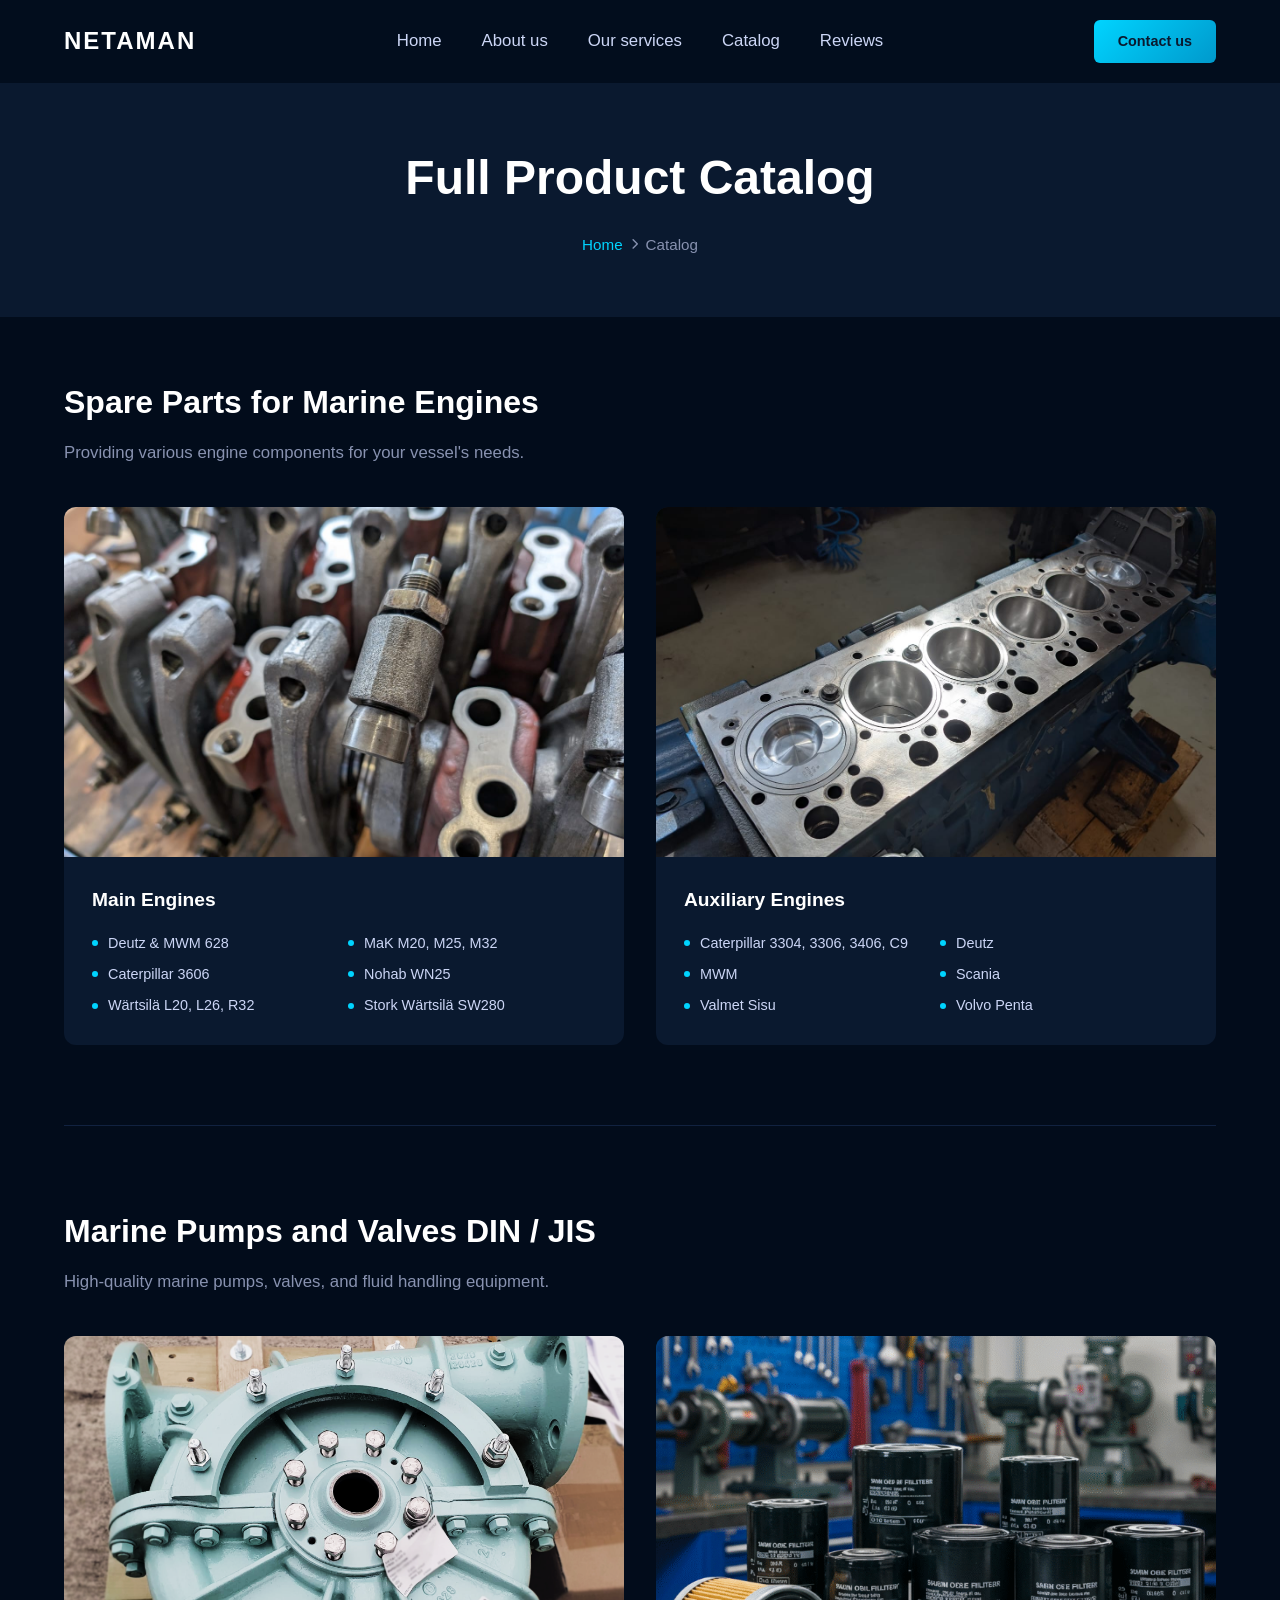
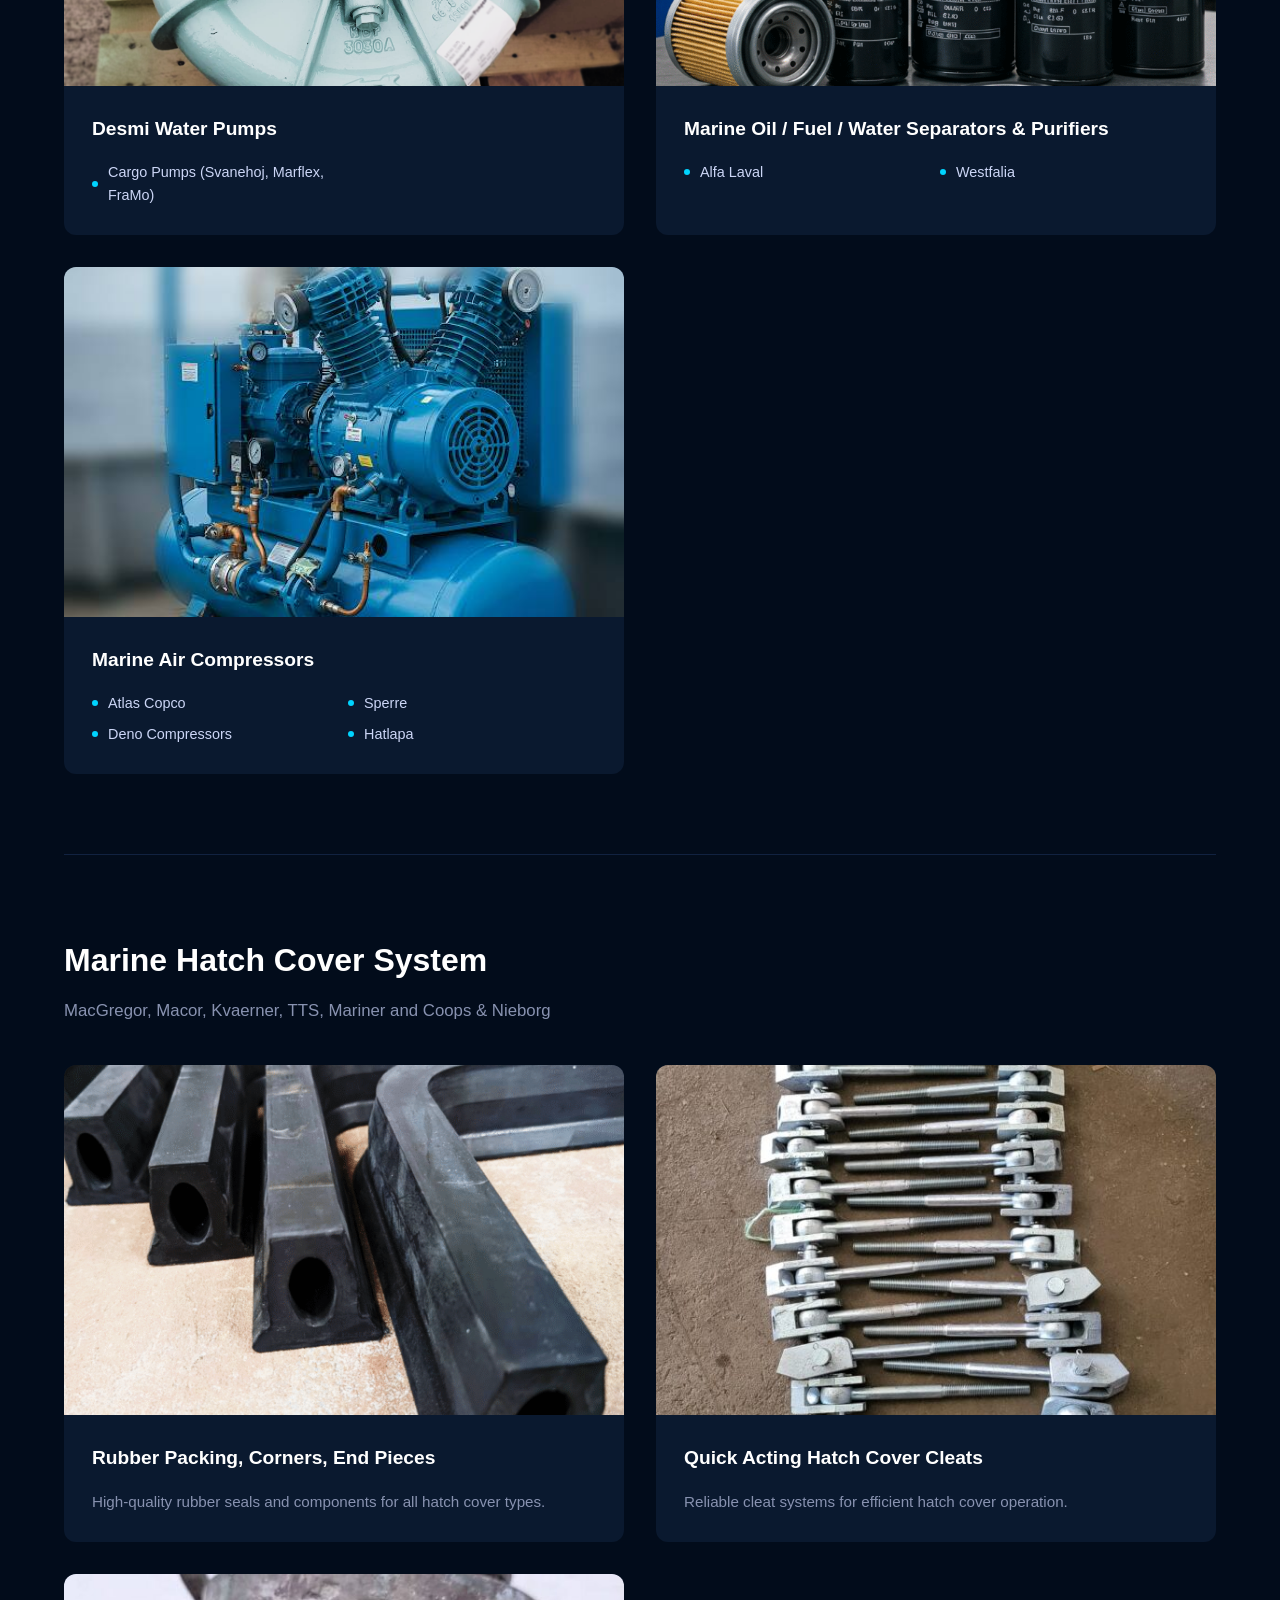
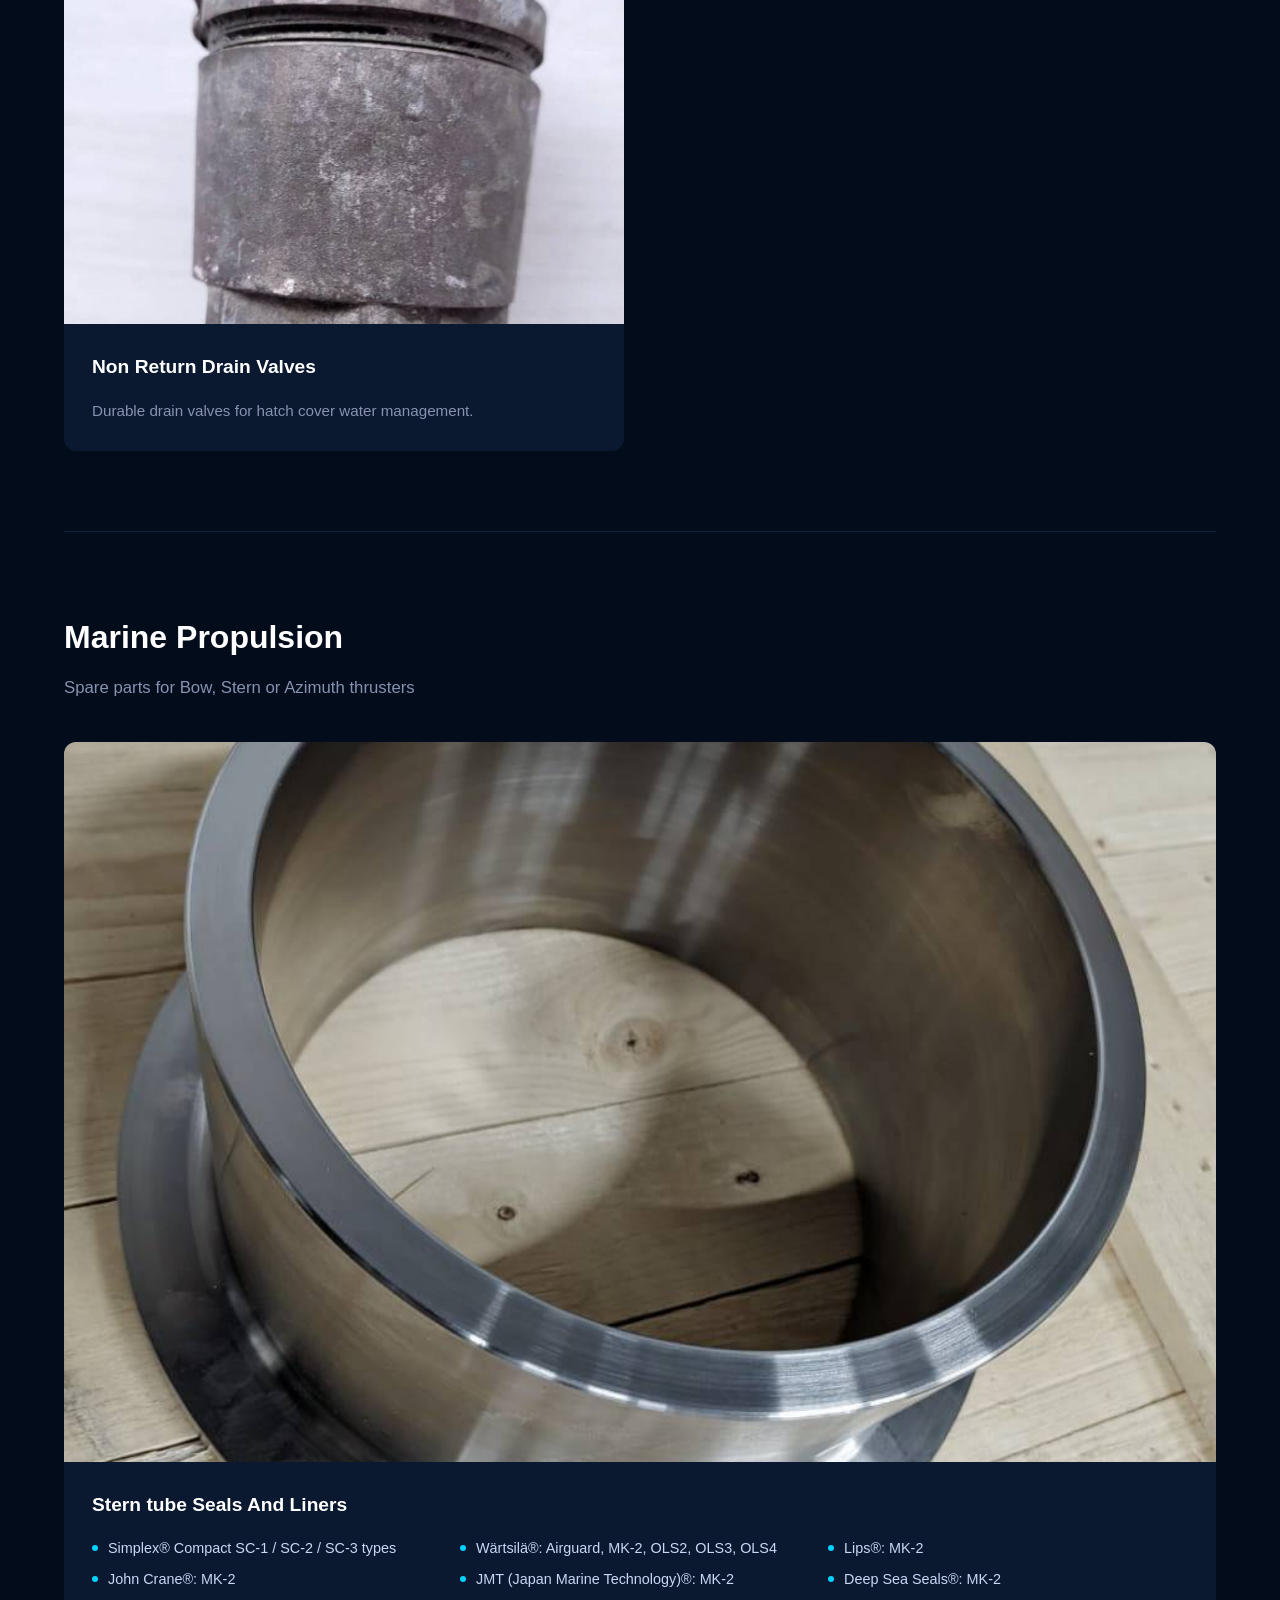
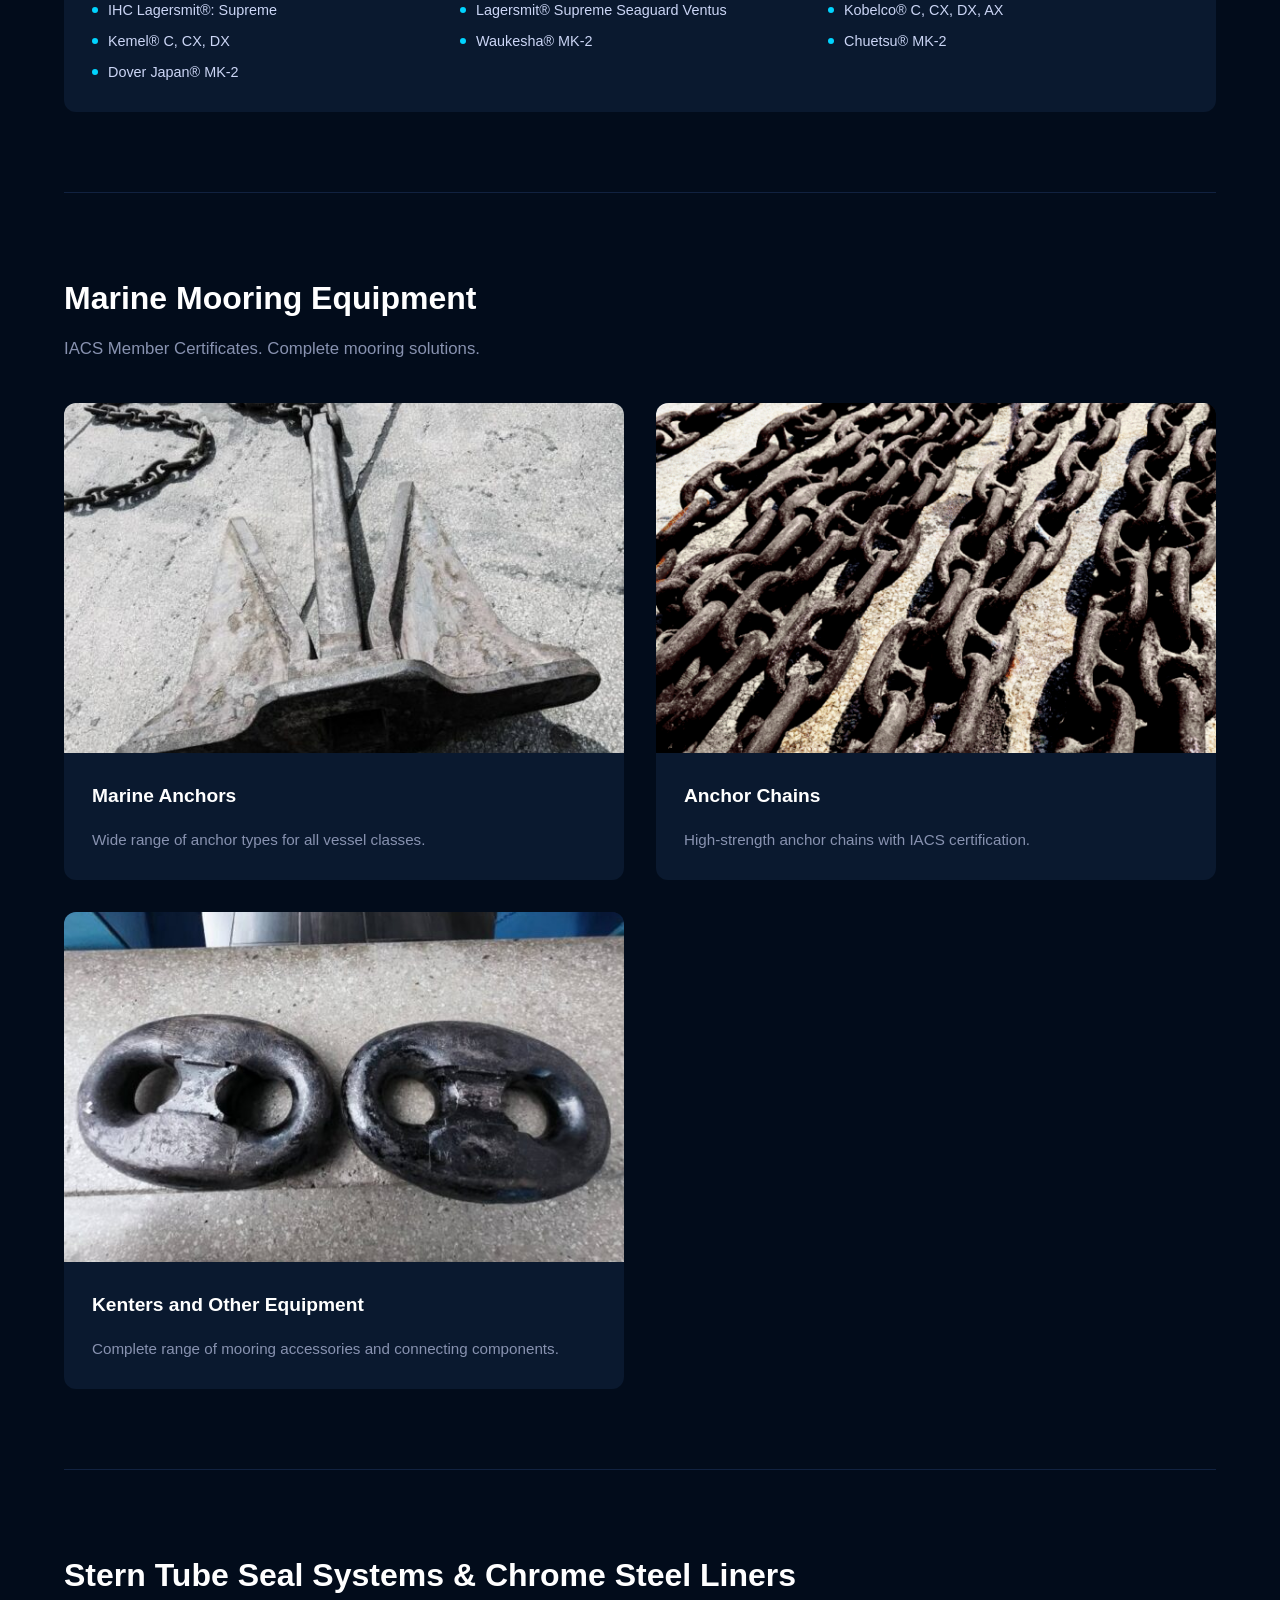
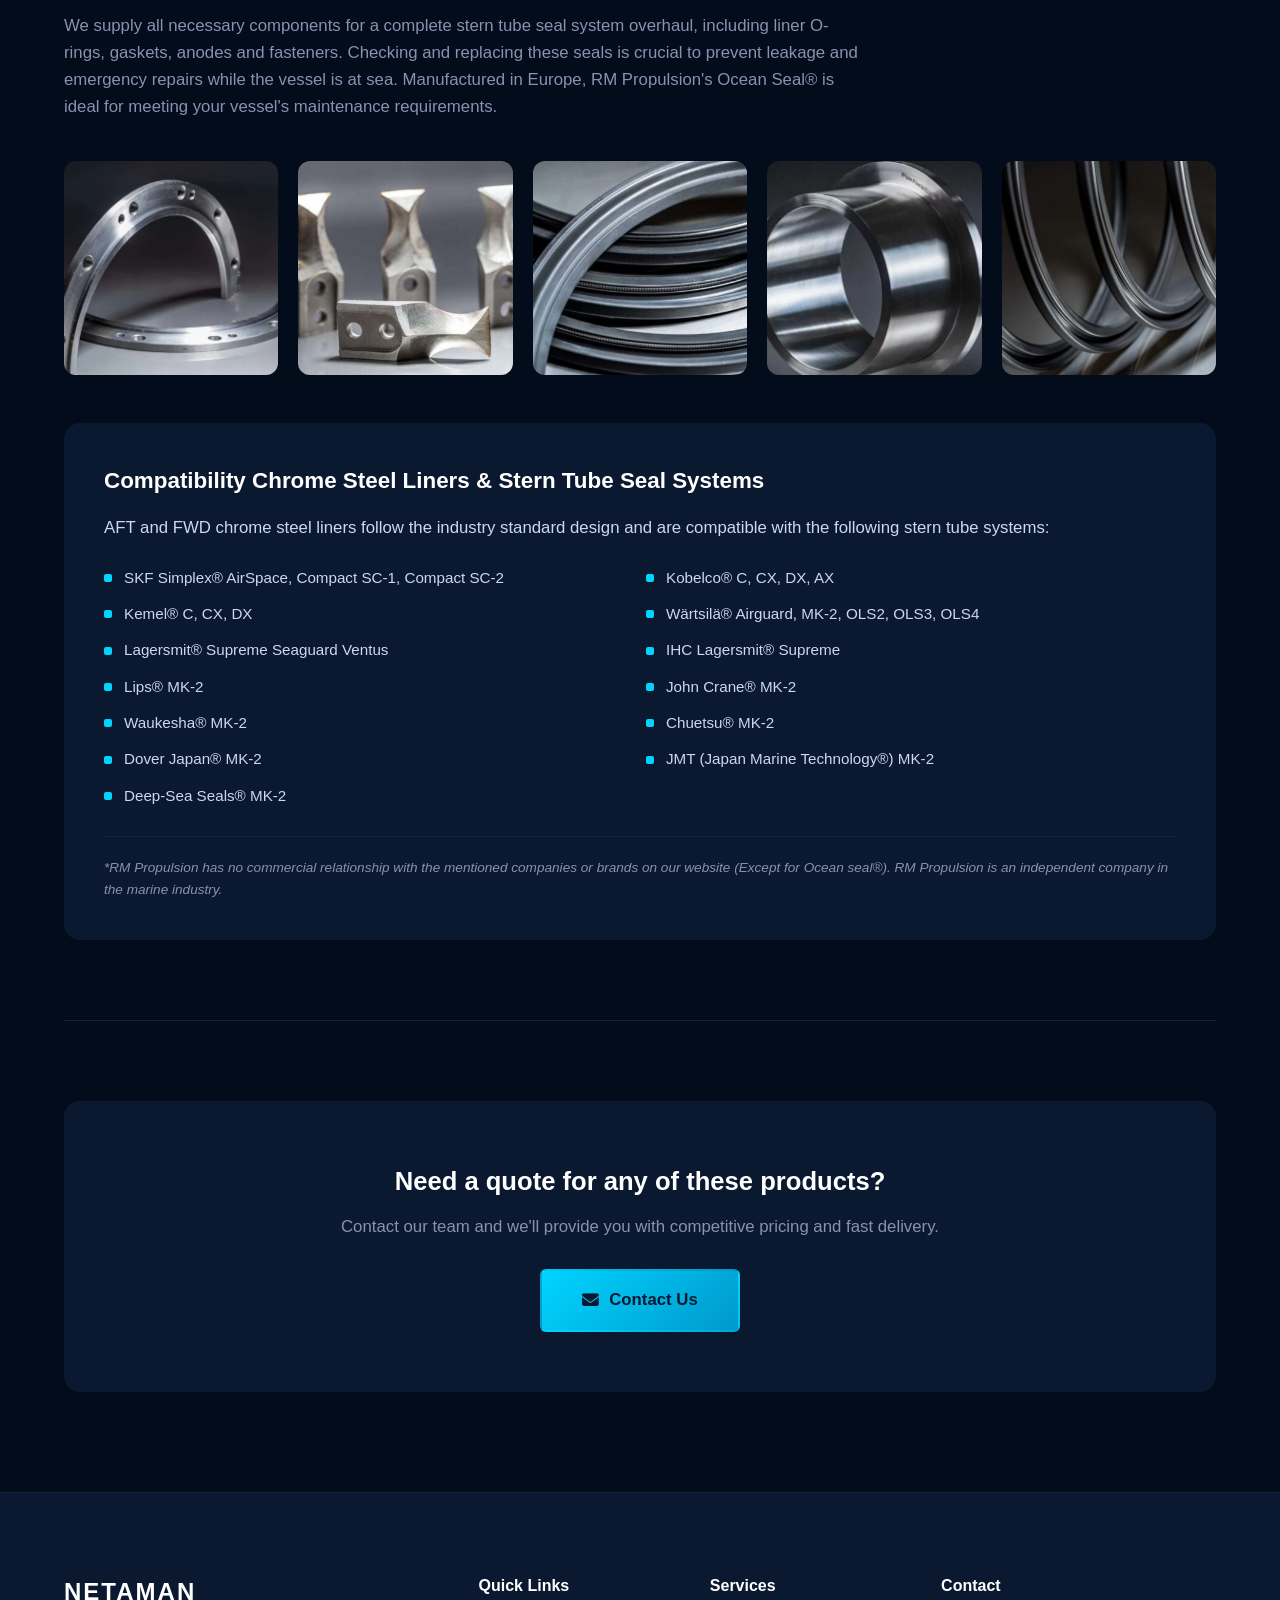
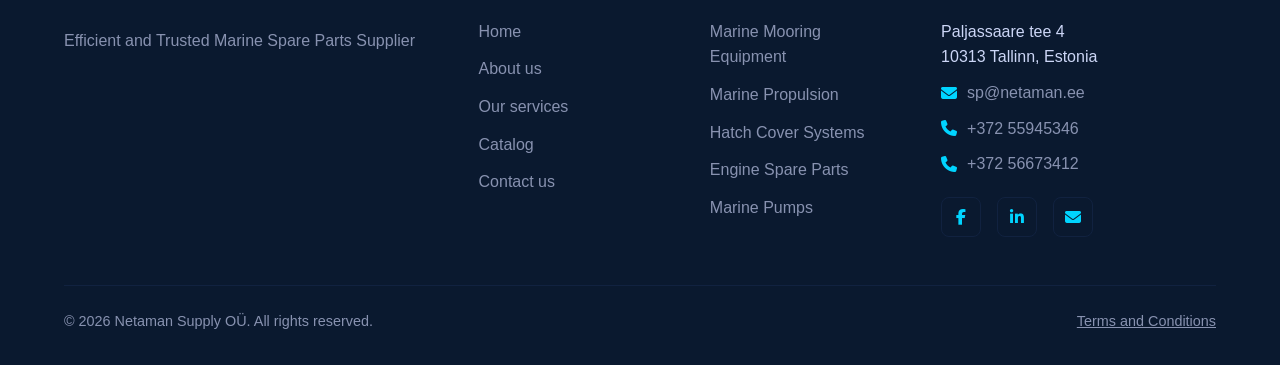
==== commit 694940d0: "Add files via upload" ====
--- a/category.html
+++ b/category.html
@@ -53,7 +53,7 @@
                     <div class="subcategory-grid">
                         <div class="subcategory-card">
                             <div class="subcategory-image">
-                                <div class="image-placeholder">Main Engines Image</div>
+                                <img src="img/full-category/Spare Parts for Marine Engines/Main Engines.jpg" alt="Main Engines">
                             </div>
                             <div class="subcategory-info">
                                 <h3>Main Engines</h3>
@@ -69,7 +69,7 @@
                         </div>
                         <div class="subcategory-card">
                             <div class="subcategory-image">
-                                <div class="image-placeholder">Auxiliary Engines Image</div>
+                                <img src="img/full-category/Spare Parts for Marine Engines/Auxiliary Engines.jpg" alt="Auxiliary Engines">
                             </div>
                             <div class="subcategory-info">
                                 <h3>Auxiliary Engines</h3>
@@ -92,7 +92,7 @@
                     <div class="subcategory-grid">
                         <div class="subcategory-card">
                             <div class="subcategory-image">
-                                <div class="image-placeholder">Desmi Water Pumps Image</div>
+                                <img src="img/full-category/Marine Pumps and Valves DIN-JIS/Desmi Water Pumps.png" alt="Desmi Water Pumps">
                             </div>
                             <div class="subcategory-info">
                                 <h3>Desmi Water Pumps</h3>
@@ -103,7 +103,7 @@
                         </div>
                         <div class="subcategory-card">
                             <div class="subcategory-image">
-                                <div class="image-placeholder">Separators & Purifiers Image</div>
+                                <img src="img/full-category/Marine Pumps and Valves DIN-JIS/Marine Oil-Fuel-Water Separators & Purifiers.png" alt="Marine Oil / Fuel / Water Separators & Purifiers">
                             </div>
                             <div class="subcategory-info">
                                 <h3>Marine Oil / Fuel / Water Separators & Purifiers</h3>
@@ -115,7 +115,7 @@
                         </div>
                         <div class="subcategory-card">
                             <div class="subcategory-image">
-                                <div class="image-placeholder">Marine Air Compressors Image</div>
+                                <img src="img/full-category/Marine Pumps and Valves DIN-JIS/Marine Air Compressors.jpg" alt="Marine Air Compressors">
                             </div>
                             <div class="subcategory-info">
                                 <h3>Marine Air Compressors</h3>
@@ -136,7 +136,7 @@
                     <div class="subcategory-grid">
                         <div class="subcategory-card">
                             <div class="subcategory-image">
-                                <div class="image-placeholder">Rubber Packing Image</div>
+                                <img src="img/full-category/Marine Hatch Cover System/Rubber Packing-Corners End Pieces.png" alt="Rubber Packing, Corners, End Pieces">
                             </div>
                             <div class="subcategory-info">
                                 <h3>Rubber Packing, Corners, End Pieces</h3>
@@ -145,7 +145,7 @@
                         </div>
                         <div class="subcategory-card">
                             <div class="subcategory-image">
-                                <div class="image-placeholder">Hatch Cover Cleats Image</div>
+                                <img src="img/full-category/Marine Hatch Cover System/Quick Acting Hatch Cover Cleats.jpg" alt="Quick Acting Hatch Cover Cleats">
                             </div>
                             <div class="subcategory-info">
                                 <h3>Quick Acting Hatch Cover Cleats</h3>
@@ -154,7 +154,7 @@
                         </div>
                         <div class="subcategory-card">
                             <div class="subcategory-image">
-                                <div class="image-placeholder">Drain Valves Image</div>
+                                <img src="img/full-category/Marine Hatch Cover System/Non Return Drain Valves.jpg" alt="Non Return Drain Valves">
                             </div>
                             <div class="subcategory-info">
                                 <h3>Non Return Drain Valves</h3>
@@ -170,7 +170,7 @@
                     <div class="subcategory-grid single-subcategory">
                         <div class="subcategory-card wide-card">
                             <div class="subcategory-image">
-                                <div class="image-placeholder">Stern tube Seals Image</div>
+                                <img src="img/full-category/Marine Propulsion/Serntube Seals And Liners.jpg" alt="Stern tube Seals And Liners">
                             </div>
                             <div class="subcategory-info">
                                 <h3>Stern tube Seals And Liners</h3>
@@ -200,7 +200,7 @@
                     <div class="subcategory-grid">
                         <div class="subcategory-card">
                             <div class="subcategory-image">
-                                <div class="image-placeholder">Marine Anchors Image</div>
+                                <img src="img/full-category/Marine Mooring Equipment/Marine anchors.jpg" alt="Marine Anchors">
                             </div>
                             <div class="subcategory-info">
                                 <h3>Marine Anchors</h3>
@@ -209,7 +209,7 @@
                         </div>
                         <div class="subcategory-card">
                             <div class="subcategory-image">
-                                <div class="image-placeholder">Anchor Chains Image</div>
+                                <img src="img/full-category/Marine Mooring Equipment/Anchor chains.png" alt="Anchor Chains">
                             </div>
                             <div class="subcategory-info">
                                 <h3>Anchor Chains</h3>
@@ -218,7 +218,7 @@
                         </div>
                         <div class="subcategory-card">
                             <div class="subcategory-image">
-                                <div class="image-placeholder">Kenters Image</div>
+                                <img src="img/full-category/Marine Mooring Equipment/Kenters and other equipment.jpg" alt="Kenters and Other Equipment">
                             </div>
                             <div class="subcategory-info">
                                 <h3>Kenters and Other Equipment</h3>
@@ -233,20 +233,40 @@
                     <p class="category-desc">We supply all necessary components for a complete stern tube seal system overhaul, including liner O-rings, gaskets, anodes and fasteners. Checking and replacing these seals is crucial to prevent leakage and emergency repairs while the vessel is at sea. Manufactured in Europe, RM Propulsion's Ocean Seal® is ideal for meeting your vessel's maintenance requirements.</p>
                     <div class="gallery-grid">
                         <div class="gallery-item">
-                            <div class="image-placeholder">Gallery 1</div>
-                        </div>
-                        <div class="gallery-item">
-                            <div class="image-placeholder">Gallery 2</div>
-                        </div>
-                        <div class="gallery-item">
-                            <div class="image-placeholder">Gallery 3</div>
-                        </div>
-                        <div class="gallery-item">
-                            <div class="image-placeholder">Gallery 4</div>
-                        </div>
-                        <div class="gallery-item">
-                            <div class="image-placeholder">Gallery 5</div>
-                        </div>
+                            <img src="img/full-category/Stern Tube Seal Systems & Chrome Steel Liners/1.webp" alt="Stern Tube Seal Systems 1">
+                        </div>
+                        <div class="gallery-item">
+                            <img src="img/full-category/Stern Tube Seal Systems & Chrome Steel Liners/2.jpg" alt="Stern Tube Seal Systems 2">
+                        </div>
+                        <div class="gallery-item">
+                            <img src="img/full-category/Stern Tube Seal Systems & Chrome Steel Liners/3.jpg" alt="Stern Tube Seal Systems 3">
+                        </div>
+                        <div class="gallery-item">
+                            <img src="img/full-category/Stern Tube Seal Systems & Chrome Steel Liners/4.webp" alt="Stern Tube Seal Systems 4">
+                        </div>
+                        <div class="gallery-item">
+                            <img src="img/full-category/Stern Tube Seal Systems & Chrome Steel Liners/5.jpg" alt="Stern Tube Seal Systems 5">
+                        </div>
+                    </div>
+                    <div class="compatibility-section">
+                        <h3 class="compatibility-title">Compatibility Chrome Steel Liners & Stern Tube Seal Systems</h3>
+                        <p class="compatibility-text">AFT and FWD chrome steel liners follow the industry standard design and are compatible with the following stern tube systems:</p>
+                        <div class="compatibility-list">
+                            <p>SKF Simplex® AirSpace, Compact SC-1, Compact SC-2</p>
+                            <p>Kobelco® C, CX, DX, AX</p>
+                            <p>Kemel® C, CX, DX</p>
+                            <p>Wärtsilä® Airguard, MK-2, OLS2, OLS3, OLS4</p>
+                            <p>Lagersmit® Supreme Seaguard Ventus</p>
+                            <p>IHC Lagersmit® Supreme</p>
+                            <p>Lips® MK-2</p>
+                            <p>John Crane® MK-2</p>
+                            <p>Waukesha® MK-2</p>
+                            <p>Chuetsu® MK-2</p>
+                            <p>Dover Japan® MK-2</p>
+                            <p>JMT (Japan Marine Technology®) MK-2</p>
+                            <p>Deep-Sea Seals® MK-2</p>
+                        </div>
+                        <p class="compatibility-note">*RM Propulsion has no commercial relationship with the mentioned companies or brands on our website (Except for Ocean seal®). RM Propulsion is an independent company in the marine industry.</p>
                     </div>
                 </div>
 
@@ -254,7 +274,7 @@
                     <h3>Need a quote for any of these products?</h3>
                     <p>Contact our team and we'll provide you with competitive pricing and fast delivery.</p>
                     <a href="index.html#contact" class="btn btn-primary">
-                        <i class="fa-solid fa-paper-plane"></i> Contact Us
+                        <i class="fa-solid fa-envelope"></i> Contact Us
                     </a>
                 </div>
             </div>
@@ -303,74 +323,11 @@
             </div>
             <div class="footer-bottom">
                 <p>&copy; 2026 Netaman Supply OÜ. All rights reserved.</p>
-                <a href="#" class="terms-link" id="terms-open">Terms and Conditions</a>
+                <a href="terms.html" class="terms-link">Terms and Conditions</a>
             </div>
         </div>
     </footer>
 
     <script src="script.js"></script>
-
-    <div class="modal-overlay" id="terms-modal">
-        <div class="modal">
-            <div class="modal-header">
-                <h3>Terms and Conditions</h3>
-                <button class="modal-close" id="terms-close" aria-label="Close modal">
-                    <i class="fa-solid fa-xmark"></i>
-                </button>
-            </div>
-            <div class="modal-body">
-                <div class="terms-content">
-                    <div class="terms-section">
-                        <h4>1. General Provisions</h4>
-                        <p>These General Terms and Conditions of Sale and Delivery (hereinafter referred to as "Terms") apply to all transactions conducted by Netaman Supply OÜ (hereinafter referred to as "Supplier") with its customers (hereinafter referred to as "Buyer"). By placing an order, the Buyer agrees to be bound by these Terms.</p>
-                    </div>
-                    <div class="terms-section">
-                        <h4>2. Orders and Contracts</h4>
-                        <p>All orders submitted to the Supplier shall be considered offers to purchase goods. The Supplier reserves the right to accept or reject any order. A binding contract is formed only upon written confirmation by the Supplier. Orders may be placed via email, telephone, or through the Supplier's website.</p>
-                    </div>
-                    <div class="terms-section">
-                        <h4>3. Pricing and Payment Terms</h4>
-                        <p>All prices are quoted in EUR unless otherwise stated and are exclusive of VAT and any applicable taxes. Payment terms are as agreed upon in the individual order confirmation. In the absence of specific agreement, payment is due within 14 days from the date of invoice. Late payments shall accrue interest at the statutory rate.</p>
-                    </div>
-                    <div class="terms-section">
-                        <h4>4. Delivery and Shipping</h4>
-                        <p>Delivery dates are approximate and not guaranteed unless explicitly confirmed in writing. The Supplier shall make every effort to deliver within the estimated timeframe. Shipping costs shall be borne by the Buyer unless otherwise agreed. Delivery is considered complete when the goods are handed over to the carrier or collected by the Buyer.</p>
-                    </div>
-                    <div class="terms-section">
-                        <h4>5. Title and Risk</h4>
-                        <p>Title to the goods shall pass to the Buyer only upon full payment of all amounts owed to the Supplier. Risk of loss or damage passes to the Buyer upon delivery to the carrier or upon collection. The Supplier shall not be liable for any delay or failure in delivery caused by events beyond its reasonable control.</p>
-                    </div>
-                    <div class="terms-section">
-                        <h4>6. Quality and Warranty</h4>
-                        <p>The Supplier warrants that all goods delivered shall conform to the specifications agreed upon and be free from material defects at the time of delivery. Warranty claims must be submitted in writing within 14 days of receipt of the goods. The Supplier's liability under warranty is limited to repair or replacement of the defective goods.</p>
-                    </div>
-                    <div class="terms-section">
-                        <h4>7. Returns and Cancellations</h4>
-                        <p>Returns are accepted only with prior written approval from the Supplier. Items may not be returned if they have been used, damaged, or customized. The Supplier reserves the right to charge a restocking fee of up to 20% on returned items. Orders may be cancelled by the Buyer only before the goods have been dispatched.</p>
-                    </div>
-                    <div class="terms-section">
-                        <h4>8. Limitation of Liability</h4>
-                        <p>The Supplier shall not be liable for any indirect, incidental, consequential, or punitive damages arising from the use of or inability to use the goods supplied. The Supplier's total liability shall not exceed the purchase price of the goods in question. Nothing in these Terms excludes or limits liability for personal injury or death caused by negligence.</p>
-                    </div>
-                    <div class="terms-section">
-                        <h4>9. Force Majeure</h4>
-                        <p>Neither party shall be liable for failure to perform its obligations if such failure is caused by events beyond its reasonable control, including but not limited to natural disasters, war, terrorism, strikes, government actions, or pandemics. The affected party shall notify the other party promptly and use reasonable efforts to mitigate the impact.</p>
-                    </div>
-                    <div class="terms-section">
-                        <h4>10. Governing Law and Dispute Resolution</h4>
-                        <p>These Terms shall be governed by and construed in accordance with the laws of the Republic of Estonia. Any disputes arising from or in connection with these Terms shall be resolved through negotiation. If negotiation fails, disputes shall be submitted to the competent courts of Estonia.</p>
-                    </div>
-                    <div class="terms-section">
-                        <h4>11. Amendments</h4>
-                        <p>The Supplier reserves the right to amend these Terms at any time. Amendments shall become effective upon publication on the Supplier's website. Buyers will be notified of material changes. Continued use of the Supplier's services after amendments constitutes acceptance of the updated Terms.</p>
-                    </div>
-                    <div class="terms-footer">
-                        <p>Netaman Supply OÜ | Paljassaare tee 4, 10313 Tallinn, Estonia | sp@netaman.ee</p>
-                        <p>Effective Date: January 2026</p>
-                    </div>
-                </div>
-            </div>
-        </div>
-    </div>
 </body>
 </html>
--- a/styles.css
+++ b/styles.css
@@ -1236,46 +1236,72 @@
 }
 
 .modal-body {
+    overflow: hidden;
+    max-height: calc(90vh - 80px);
+}
+
+.terms-content {
     padding: 32px;
     overflow-y: auto;
-    max-height: calc(90vh - 80px);
-}
-
-.terms-content {
+    height: 100%;
     color: var(--text);
     line-height: 1.8;
+    scrollbar-width: thin;
+    scrollbar-color: var(--accent) var(--primary);
+}
+
+.terms-content::-webkit-scrollbar {
+    width: 8px;
+}
+
+.terms-content::-webkit-scrollbar-track {
+    background: var(--primary);
+}
+
+.terms-content::-webkit-scrollbar-thumb {
+    background-color: var(--accent);
+    border-radius: 4px;
+}
+
+.terms-main-title {
+    color: var(--accent);
+    font-size: 1.2rem;
+    margin-bottom: 24px;
+    padding-bottom: 12px;
+    border-bottom: 2px solid var(--primary-light);
 }
 
 .terms-content h4 {
     color: var(--white);
-    font-size: 1.15rem;
+    font-size: 1.1rem;
     margin-bottom: 12px;
-    padding-bottom: 8px;
-    border-bottom: 1px solid var(--primary-light);
-}
-
-.terms-section {
-    margin-bottom: 28px;
-}
-
-.terms-section p {
-    color: var(--text);
+    margin-top: 16px;
+}
+
+.terms-content p {
     margin-bottom: 12px;
     font-size: 0.95rem;
 }
 
+.terms-list {
+    margin: 12px 0 16px 24px;
+    list-style-type: disc;
+}
+
+.terms-list li {
+    margin-bottom: 6px;
+    font-size: 0.95rem;
+}
+
 .terms-footer {
     margin-top: 40px;
-    padding-top: 24px;
-    border-top: 2px solid var(--accent);
+    padding-top: 20px;
+    border-top: 1px solid var(--primary-light);
     text-align: center;
     color: var(--text-light);
-    font-size: 0.9rem;
-}
-
-.terms-footer p {
-    margin-bottom: 6px;
-}
+    font-weight: 600;
+}
+
 
 .pdf-viewer {
     background: var(--bg-card);
@@ -1296,14 +1322,20 @@
     }
 
     .modal-body {
+        padding: 0;
+    }
+
+    .terms-content {
         padding: 24px 20px;
+        height: calc(95vh - 70px);
     }
 
     .terms-content h4 {
         font-size: 1.05rem;
     }
 
-    .terms-section p {
+    .terms-section p,
+    .terms-list li {
         font-size: 0.9rem;
     }
 }
@@ -1485,6 +1517,76 @@
     }
 }
 
+/* Terms Page */
+.terms-page {
+    padding: 60px 0 100px;
+}
+
+.terms-container {
+    max-width: 900px;
+    margin: 0 auto;
+    background: var(--primary);
+    padding: 48px;
+    border-radius: 16px;
+    color: var(--text);
+    line-height: 1.7;
+}
+
+.terms-container h2 {
+    font-size: 1.4rem;
+    color: var(--accent);
+    margin-bottom: 32px;
+    padding-bottom: 16px;
+    border-bottom: 2px solid var(--primary-light);
+}
+
+.terms-container h3 {
+    font-size: 1.2rem;
+    color: var(--white);
+    margin-bottom: 16px;
+    margin-top: 32px;
+}
+
+.terms-container p {
+    margin-bottom: 12px;
+    font-size: 1rem;
+}
+
+.terms-list {
+    margin: 12px 0 16px 24px;
+    list-style-type: disc;
+}
+
+.terms-list li {
+    margin-bottom: 8px;
+    line-height: 1.6;
+    font-size: 0.95rem;
+}
+
+.terms-footer {
+    margin-top: 48px;
+    padding-top: 24px;
+    border-top: 2px solid var(--accent);
+    text-align: center;
+    color: var(--text-light);
+    font-weight: 600;
+    font-size: 1.1rem;
+}
+
+@media (max-width: 768px) {
+    .terms-container {
+        padding: 32px 24px;
+    }
+
+    .terms-container h2 {
+        font-size: 1.2rem;
+    }
+
+    .terms-container h3 {
+        font-size: 1.1rem;
+    }
+}
+
 /* Category Page */
 .page-hero {
     padding: 140px 0 60px;
@@ -1579,6 +1681,17 @@
 .subcategory-image {
     aspect-ratio: 16/10;
     overflow: hidden;
+}
+
+.subcategory-image img {
+    width: 100%;
+    height: 100%;
+    object-fit: cover;
+    transition: var(--transition);
+}
+
+.subcategory-card:hover .subcategory-image img {
+    transform: scale(1.05);
 }
 
 .subcategory-image .image-placeholder {
@@ -1652,9 +1765,82 @@
     transition: var(--transition);
 }
 
+.gallery-item img {
+    width: 100%;
+    height: 100%;
+    object-fit: cover;
+    transition: var(--transition);
+}
+
+.gallery-item:hover img {
+    transform: scale(1.05);
+}
+
 .gallery-item:hover {
-    transform: scale(1.03);
     box-shadow: var(--shadow);
+}
+
+.compatibility-section {
+    margin-top: 48px;
+    padding: 40px;
+    background: var(--primary);
+    border-radius: 16px;
+}
+
+.compatibility-title {
+    color: var(--white);
+    font-size: 1.4rem;
+    margin-bottom: 16px;
+}
+
+.compatibility-text {
+    color: var(--text);
+    font-size: 1.05rem;
+    margin-bottom: 24px;
+}
+
+.compatibility-list {
+    display: grid;
+    grid-template-columns: repeat(2, 1fr);
+    gap: 12px;
+    margin-bottom: 28px;
+}
+
+.compatibility-list p {
+    color: var(--text);
+    font-size: 0.95rem;
+    padding-left: 20px;
+    position: relative;
+}
+
+.compatibility-list p::before {
+    content: '';
+    position: absolute;
+    left: 0;
+    top: 50%;
+    transform: translateY(-50%);
+    width: 8px;
+    height: 8px;
+    background: var(--accent);
+    border-radius: 2px;
+}
+
+.compatibility-note {
+    color: var(--text-light);
+    font-size: 0.85rem;
+    font-style: italic;
+    padding-top: 20px;
+    border-top: 1px solid var(--primary-light);
+}
+
+@media (max-width: 768px) {
+    .compatibility-section {
+        padding: 24px;
+    }
+
+    .compatibility-list {
+        grid-template-columns: 1fr;
+    }
 }
 
 .gallery-item .image-placeholder {
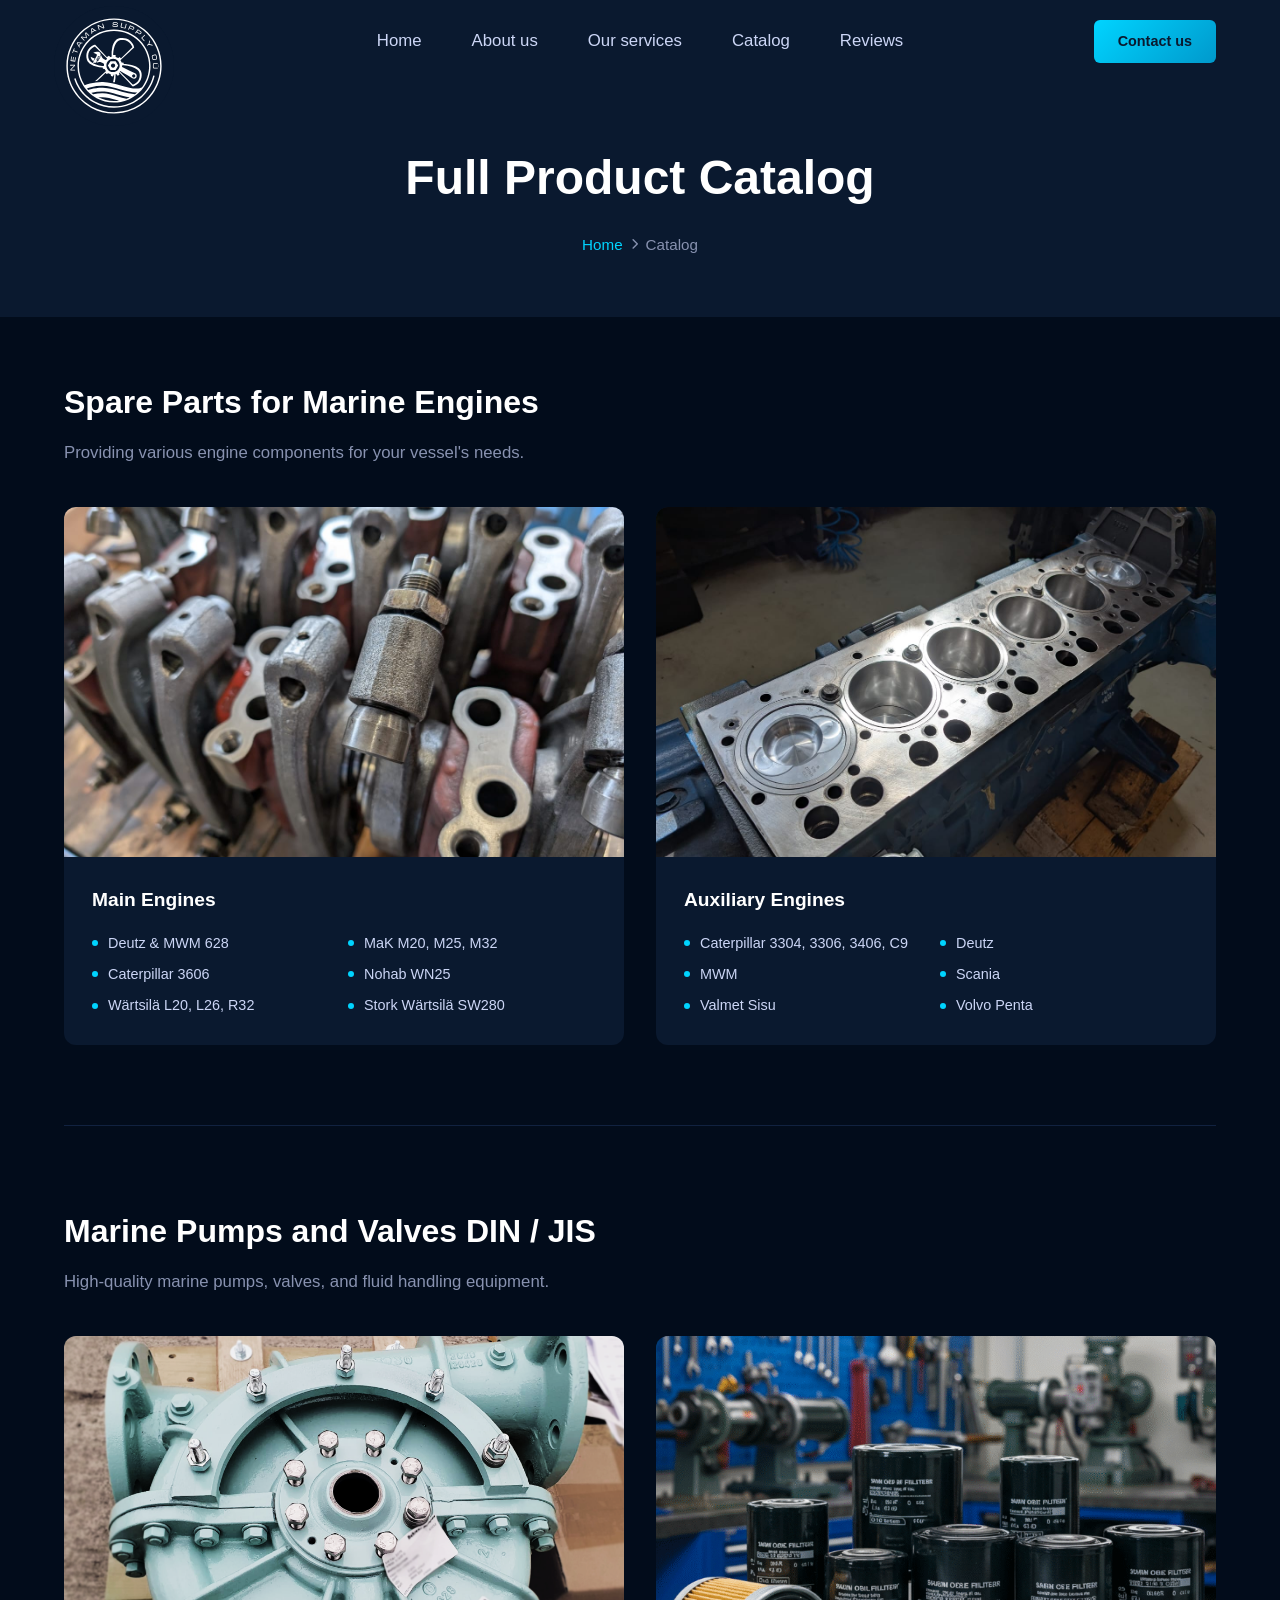
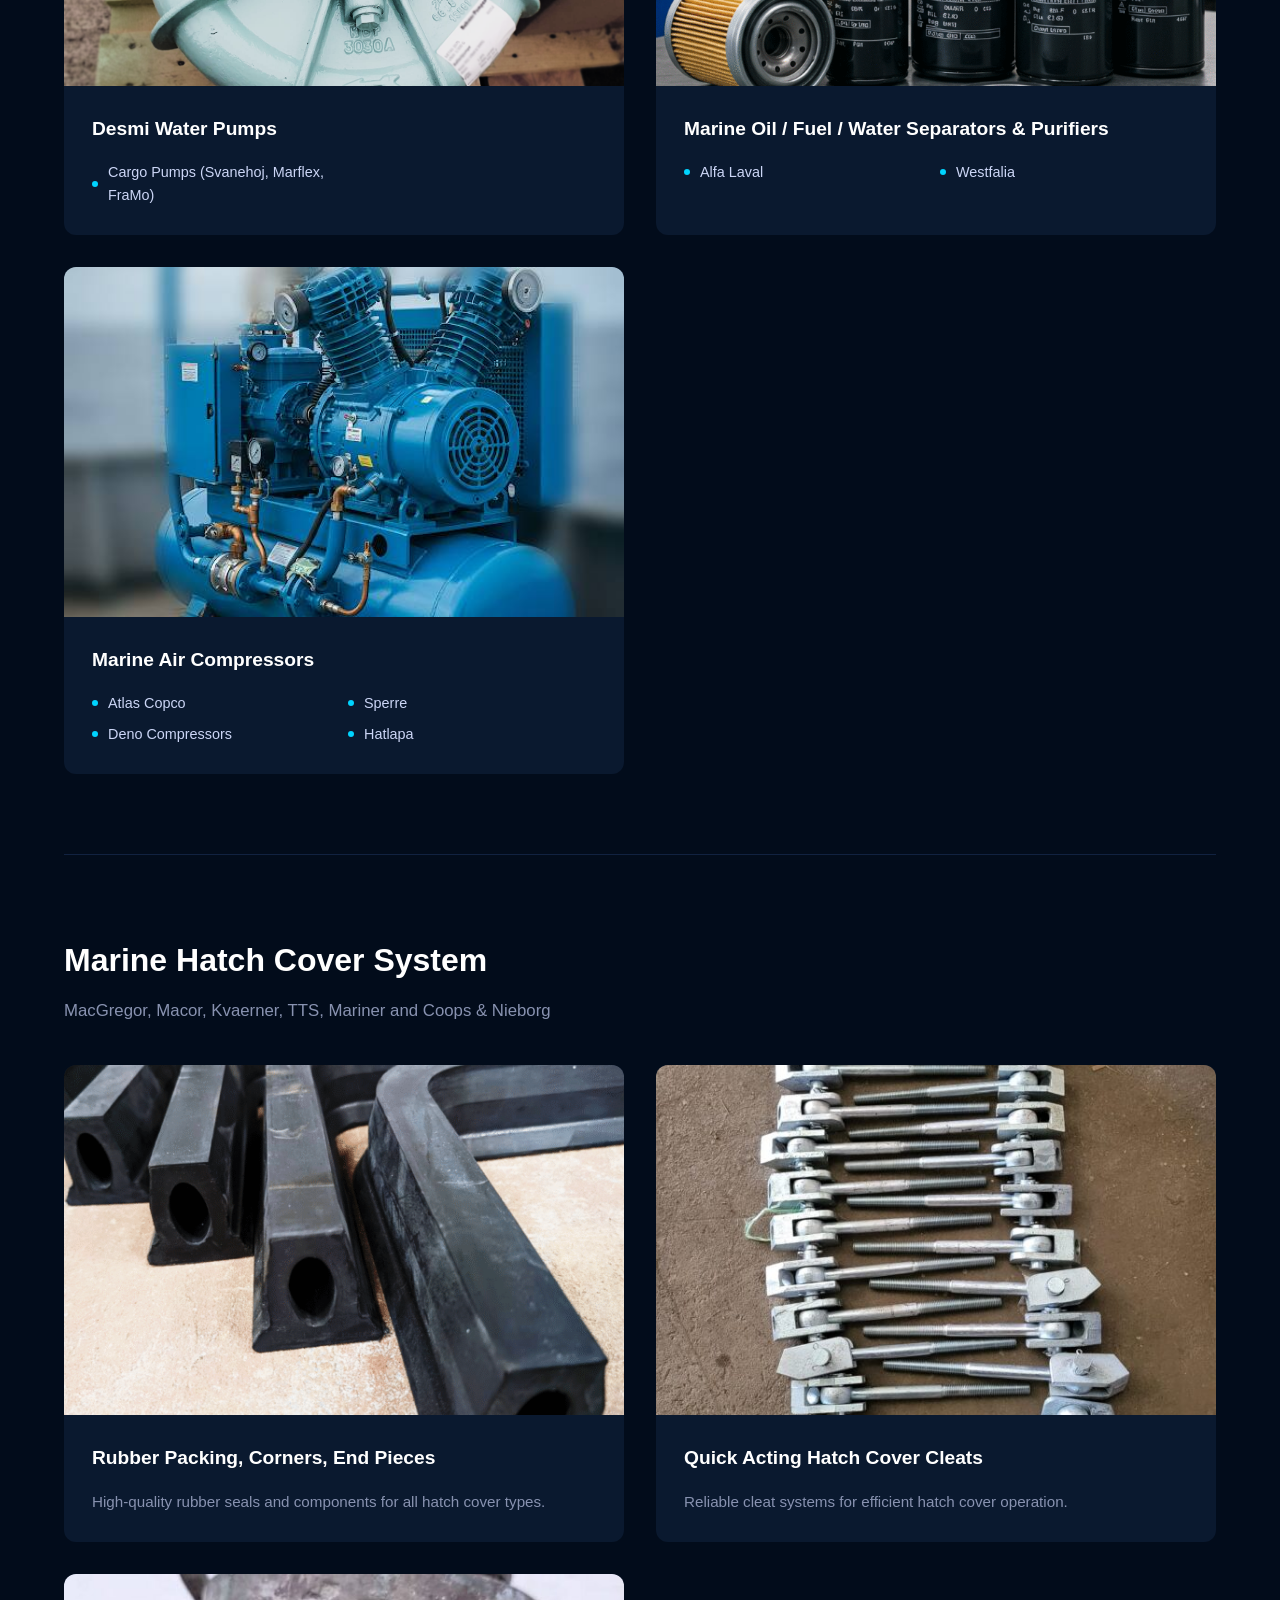
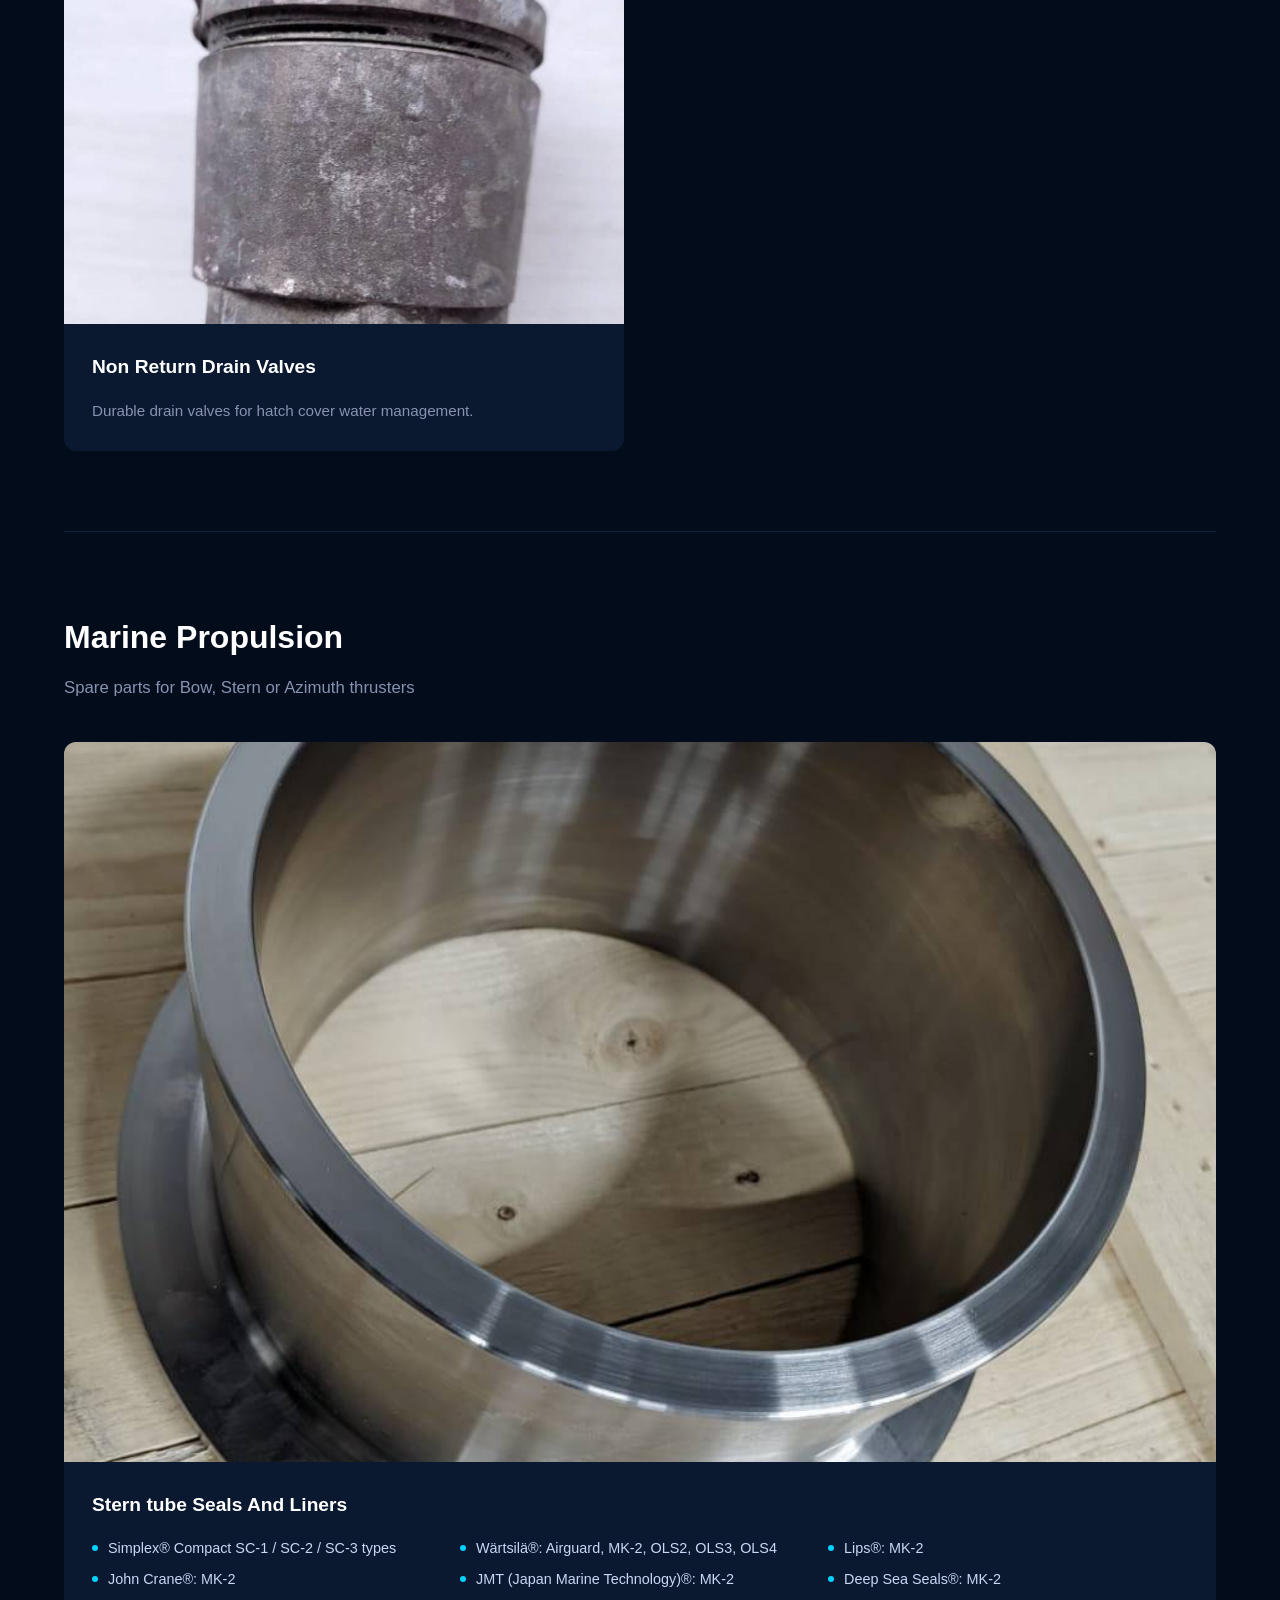
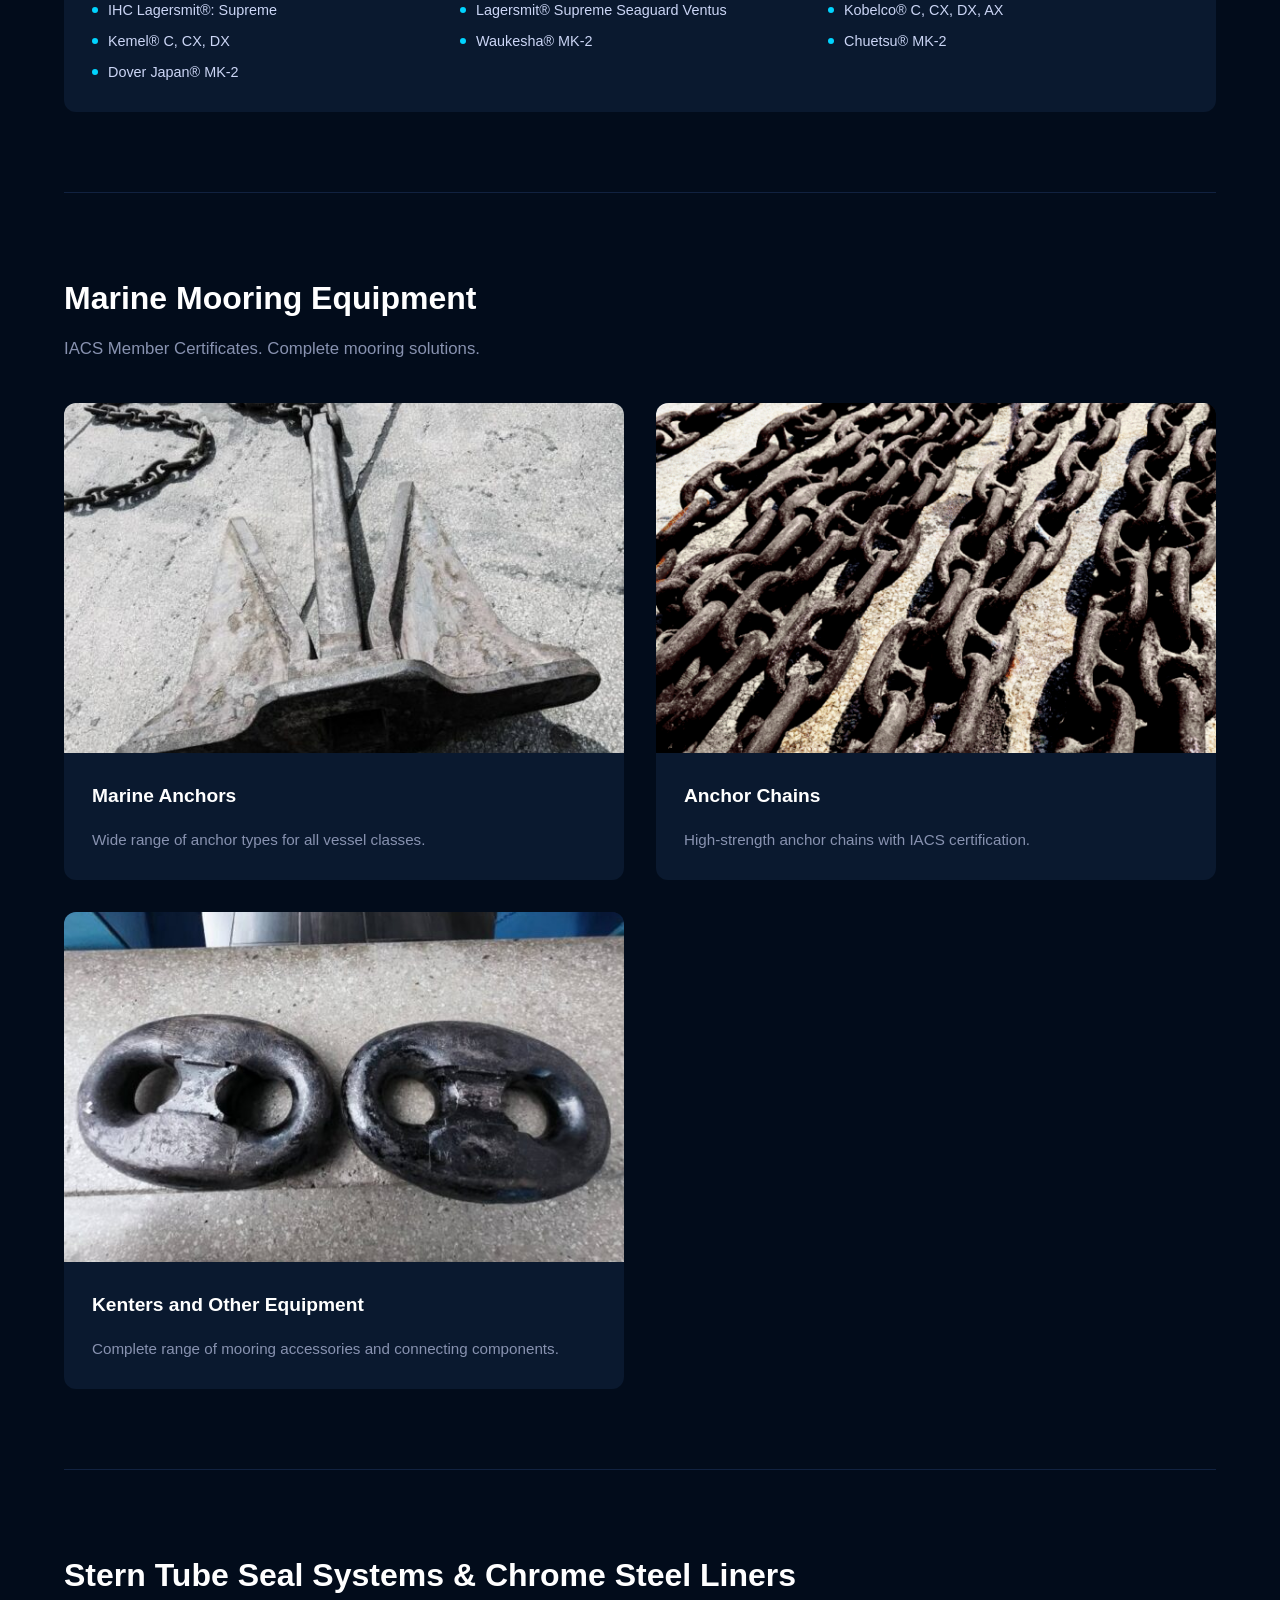
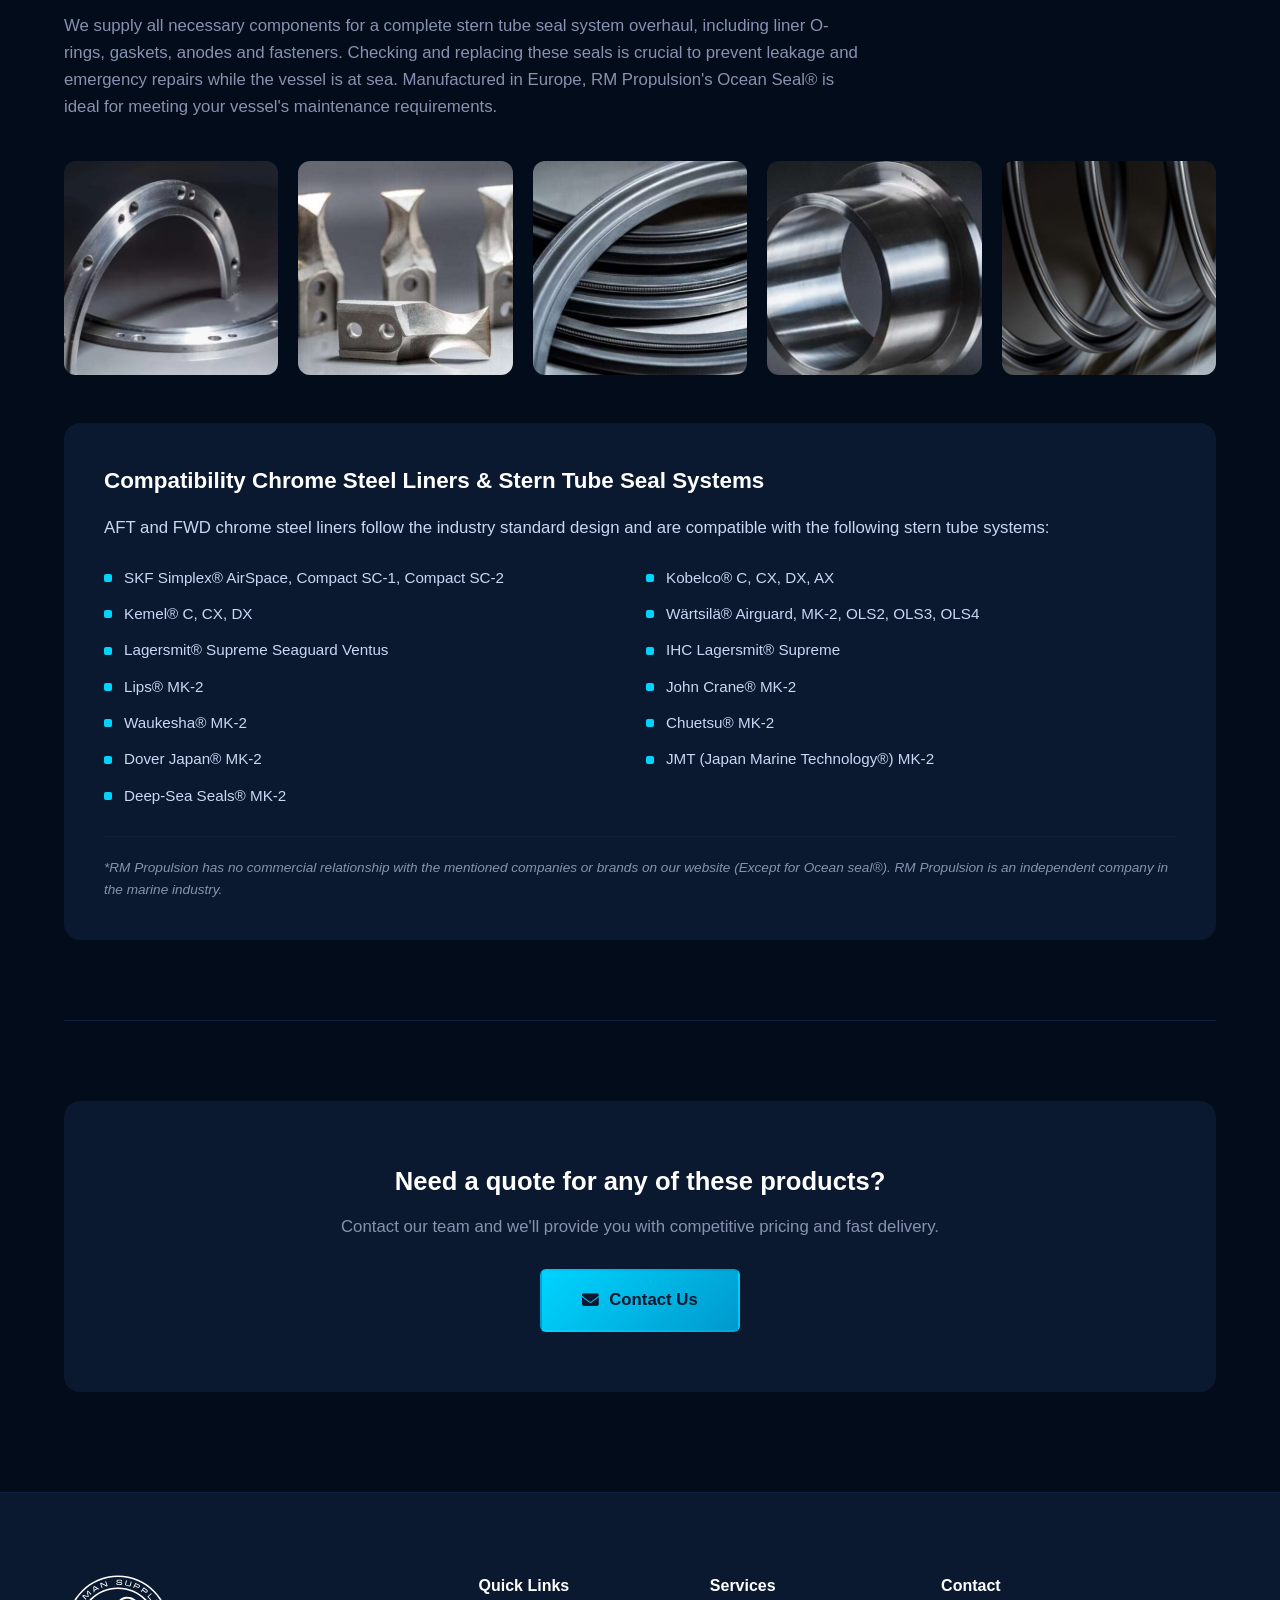
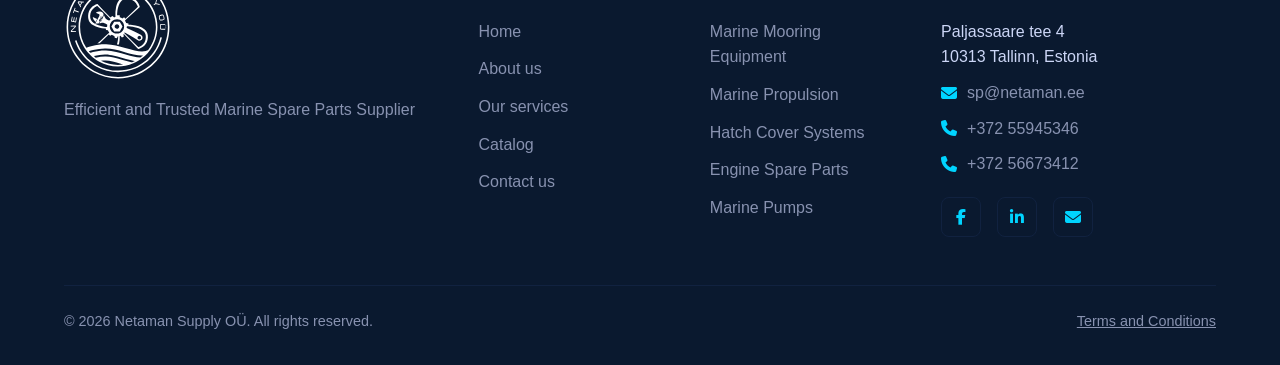
==== commit 2ae456ac: "Add files via upload" ====
--- a/category.html
+++ b/category.html
@@ -5,6 +5,7 @@
     <meta name="viewport" content="width=device-width, initial-scale=1.0">
     <meta name="description" content="Netaman Supply OÜ – Full Product Catalog. Marine engines, pumps, valves, hatch covers, propulsion, mooring equipment and more.">
     <title>Product Catalog – Netaman Supply OÜ</title>
+    <link rel="icon" type="image/svg+xml" href="favicon/favicon.svg">
     <link rel="stylesheet" href="https://cdnjs.cloudflare.com/ajax/libs/font-awesome/6.5.1/css/all.min.css">
     <link rel="stylesheet" href="styles.css">
 </head>
@@ -12,7 +13,9 @@
     <header class="header" id="header">
         <div class="container">
             <div class="logo">
-                <a href="index.html" class="logo-placeholder">NETAMAN</a>
+                <a href="index.html#home" class="logo-circle">
+                    <img src="img/logo/LogoNSPLY.svg" alt="NSPLY Logo" class="logo-img">
+                </a>
             </div>
             <nav class="nav" id="nav">
                 <button class="nav-toggle" id="nav-toggle" aria-label="Toggle navigation">
@@ -285,7 +288,7 @@
         <div class="container">
             <div class="footer-grid">
                 <div class="footer-brand">
-                    <div class="logo-placeholder">NETAMAN</div>
+                    <img src="img/logo/LogoNSPLY.svg" alt="NSPLY Logo" class="logo-img">
                     <p>Efficient and Trusted Marine Spare Parts Supplier</p>
                 </div>
                 <div class="footer-links">
--- a/styles.css
+++ b/styles.css
@@ -47,13 +47,14 @@
     left: 0;
     right: 0;
     z-index: 1000;
-    background: rgba(2, 12, 27, 0.85);
-    backdrop-filter: blur(10px);
+    background: var(--primary);
+    backdrop-filter: blur(12px);
+    -webkit-backdrop-filter: blur(12px);
     transition: var(--transition);
 }
 
 .header.scrolled {
-    background: rgba(10, 25, 47, 0.95);
+    background: var(--primary);
     box-shadow: var(--shadow);
 }
 
@@ -72,22 +73,60 @@
     gap: 32px;
 }
 
-.logo-placeholder {
-    font-size: 1.5rem;
-    font-weight: 700;
-    color: var(--white);
-    letter-spacing: 2px;
-    text-decoration: none;
-    transition: var(--transition);
-}
-
-.logo-placeholder:hover {
-    color: var(--accent);
+.logo-img {
+    height: 100px;
+    width: auto;
+    display: block;
+    filter: brightness(0) invert(1);
+    position: relative;
+    z-index: 1;
+}
+
+.header .logo {
+    position: relative;
+    display: flex;
+    align-items: center;
+}
+
+.logo-circle {
+    width: 120px;
+    height: 120px;
+    border-radius: 50%;
+    background: var(--primary);
+    backdrop-filter: blur(12px);
+    -webkit-backdrop-filter: blur(12px);
+    display: flex;
+    align-items: center;
+    justify-content: center;
+    transition: background 0.3s ease;
+    position: absolute;
+    left: -10px;
+    top: 65%;
+    transform: translateY(-30%);
+    overflow: visible;
+    box-shadow: 0 0 0 0px rgba(255, 255, 255, 0.08);
+}
+
+.logo-circle:hover {
+    background: var(--primary);
+}
+
+.logo-circle:hover {
+    background: var(--primary);
+}
+
+.header .logo .logo-img {
+    height: 100px;
+}
+
+.footer .logo-img {
+    height: 108px;
+    margin-bottom: 12px;
 }
 
 .nav-list {
     display: flex;
-    gap: 40px;
+    gap: 50px;
     list-style: none;
 }
 
@@ -1918,4 +1957,37 @@
     .breadcrumb {
         flex-wrap: wrap;
     }
+}
+
+.scroll-top-btn {
+    position: fixed;
+    bottom: 32px;
+    right: 32px;
+    width: 50px;
+    height: 50px;
+    border-radius: 50%;
+    background: var(--accent);
+    color: var(--white);
+    border: none;
+    cursor: pointer;
+    display: flex;
+    align-items: center;
+    justify-content: center;
+    font-size: 1.2rem;
+    opacity: 0;
+    visibility: hidden;
+    transform: translateY(20px);
+    transition: opacity 0.4s ease, visibility 0.4s ease, transform 0.4s ease, background 0.3s ease;
+    z-index: 999;
+    box-shadow: 0 4px 12px rgba(0, 0, 0, 0.3);
+}
+
+.scroll-top-btn.visible {
+    opacity: 1;
+    visibility: visible;
+    transform: translateY(0);
+}
+
+.scroll-top-btn:hover {
+    background: var(--accent-dark);
 }
